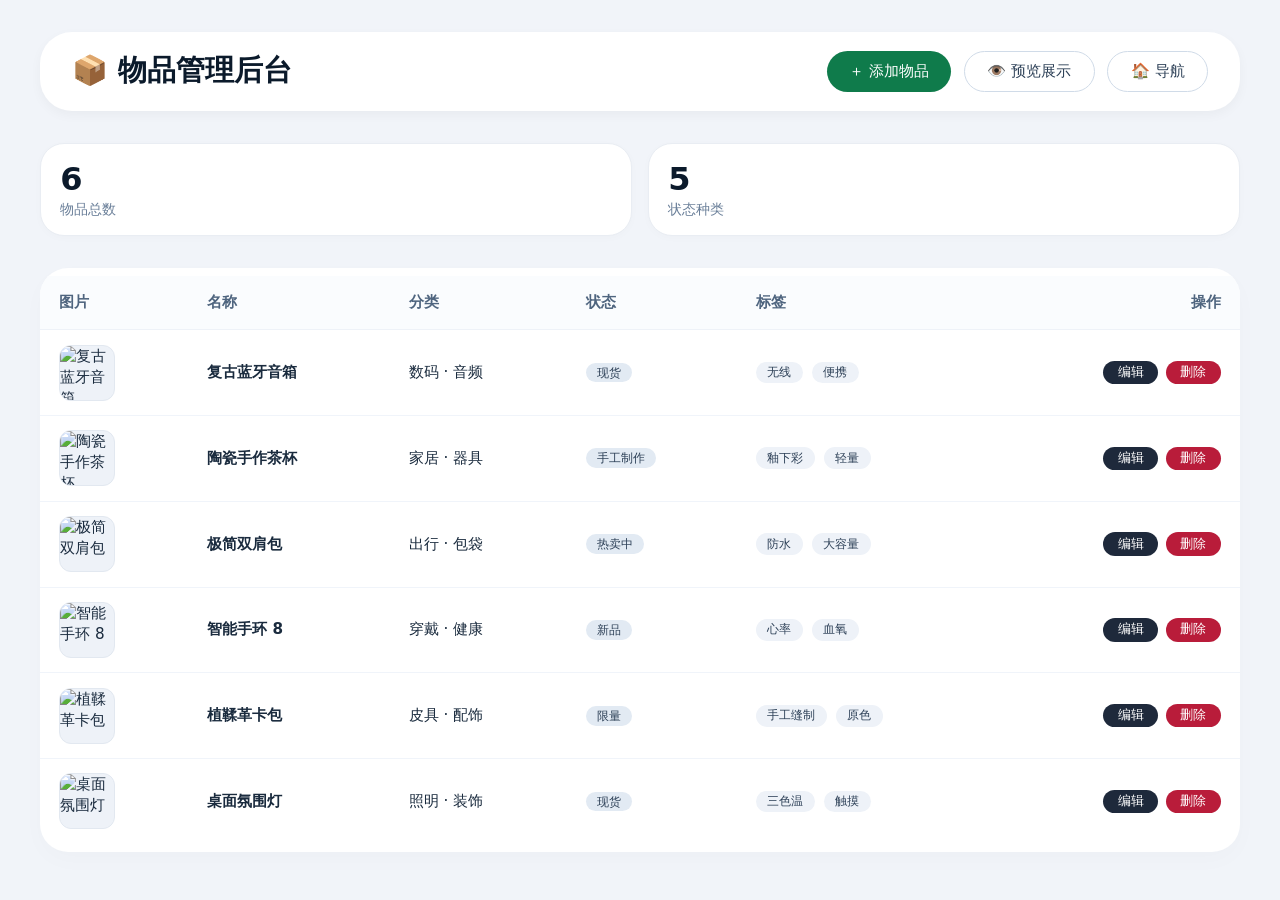
==== admin.html @ ef4587fe "Add files via upload" ====
<!DOCTYPE html>
<html lang="zh-CN">
<head>
    <meta charset="UTF-8">
    <meta name="viewport" content="width=device-width, initial-scale=1.0">
    <title>物品管理后台</title>
    <style>
        * {
            margin: 0;
            padding: 0;
            box-sizing: border-box;
            font-family: system-ui, -apple-system, 'Segoe UI', Roboto, 'Helvetica Neue', sans-serif;
        }

        body {
            background: #f1f4f9;
            min-height: 100vh;
            padding: 2rem 1.5rem;
        }

        .app-admin {
            max-width: 1200px;
            margin: 0 auto;
        }

        .admin-header {
            display: flex;
            justify-content: space-between;
            align-items: center;
            flex-wrap: wrap;
            gap: 1rem;
            background: white;
            padding: 1.2rem 2rem;
            border-radius: 32px;
            box-shadow: 0 4px 12px rgba(0,0,0,0.04);
            margin-bottom: 2rem;
        }

        .admin-header h1 {
            font-size: 1.8rem;
            font-weight: 600;
            color: #0b1a2b;
        }

        .admin-header .actions {
            display: flex;
            gap: 0.8rem;
            flex-wrap: wrap;
        }

        .btn {
            padding: 0.55rem 1.4rem;
            border: none;
            border-radius: 40px;
            font-weight: 500;
            font-size: 0.95rem;
            cursor: pointer;
            transition: background 0.2s, transform 0.1s;
            display: inline-flex;
            align-items: center;
            gap: 0.4rem;
            text-decoration: none;
        }

        .btn:active { transform: scale(0.96); }

        .btn-primary {
            background: #1e293b;
            color: white;
        }
        .btn-primary:hover { background: #2d3b52; }

        .btn-success {
            background: #0f7b4b;
            color: white;
        }
        .btn-success:hover { background: #0e6a3f; }

        .btn-danger {
            background: #b91c3a;
            color: white;
        }
        .btn-danger:hover { background: #a01832; }

        .btn-outline {
            background: transparent;
            color: #2d4057;
            border: 1.5px solid #d0dbe8;
        }
        .btn-outline:hover { background: #eef2f6; }

        .stats {
            display: grid;
            grid-template-columns: repeat(auto-fit, minmax(140px, 1fr));
            gap: 1rem;
            margin-bottom: 2rem;
        }

        .stat-card {
            background: white;
            padding: 1rem 1.2rem;
            border-radius: 24px;
            box-shadow: 0 2px 8px rgba(0,0,0,0.02);
            border: 1px solid #e9edf3;
        }
        .stat-card .num {
            font-size: 2rem;
            font-weight: 650;
            color: #0b1a2b;
        }
        .stat-card .label {
            font-size: 0.85rem;
            color: #6a7f99;
            margin-top: 0.2rem;
        }

        .table-wrap {
            background: white;
            border-radius: 28px;
            box-shadow: 0 8px 24px rgba(0,0,0,0.02);
            overflow-x: auto;
            padding: 0.5rem 0;
        }

        table {
            width: 100%;
            border-collapse: collapse;
            font-size: 0.95rem;
            min-width: 620px;
        }

        th {
            text-align: left;
            padding: 1rem 1.2rem;
            color: #4f657f;
            font-weight: 600;
            border-bottom: 1px solid #eef2f8;
            background: #fafcfe;
        }

        td {
            padding: 0.9rem 1.2rem;
            border-bottom: 1px solid #f0f4fa;
            vertical-align: middle;
            color: #1a2b3e;
        }

        tr:last-child td { border-bottom: none; }

        .item-image {
            width: 56px;
            height: 56px;
            border-radius: 12px;
            object-fit: cover;
            background: #eef2f8;
            display: block;
            border: 1px solid #e2e8f0;
        }

        .item-image-placeholder {
            width: 56px;
            height: 56px;
            border-radius: 12px;
            background: #eef2f8;
            display: flex;
            align-items: center;
            justify-content: center;
            font-size: 1.8rem;
            color: #a0b3c9;
            border: 1px dashed #d0dbe8;
        }

        .tag-group {
            display: flex;
            flex-wrap: wrap;
            gap: 0.3rem 0.6rem;
        }
        .tag {
            background: #eef2f8;
            padding: 0.15rem 0.7rem;
            border-radius: 40px;
            font-size: 0.78rem;
            color: #2d4057;
        }

        .actions-cell {
            display: flex;
            gap: 0.5rem;
            flex-wrap: wrap;
        }
        .actions-cell .btn-sm {
            padding: 0.2rem 0.9rem;
            font-size: 0.8rem;
            border-radius: 40px;
        }

        .modal-overlay {
            position: fixed;
            inset: 0;
            background: rgba(10, 18, 30, 0.5);
            backdrop-filter: blur(4px);
            -webkit-backdrop-filter: blur(4px);
            display: flex;
            align-items: center;
            justify-content: center;
            z-index: 2000;
            padding: 1.5rem;
            opacity: 0;
            visibility: hidden;
            transition: opacity 0.25s, visibility 0.25s;
        }

        .modal-overlay.active {
            opacity: 1;
            visibility: visible;
        }

        .modal-box {
            background: white;
            border-radius: 36px;
            max-width: 540px;
            width: 100%;
            padding: 2rem 2rem 2.2rem;
            box-shadow: 0 40px 70px rgba(0,0,0,0.25);
            transform: scale(0.94) translateY(10px);
            transition: transform 0.3s cubic-bezier(0.18, 0.89, 0.32, 1.2), opacity 0.25s;
            opacity: 0;
            max-height: 95vh;
            overflow-y: auto;
            position: relative;
        }

        .modal-overlay.active .modal-box {
            transform: scale(1) translateY(0);
            opacity: 1;
        }

        .modal-box h2 {
            font-size: 1.6rem;
            font-weight: 600;
            color: #0b1a2b;
            margin-bottom: 1.5rem;
        }

        .form-group {
            margin-bottom: 1.2rem;
        }

        .form-group label {
            display: block;
            font-weight: 500;
            color: #2d4057;
            margin-bottom: 0.3rem;
            font-size: 0.9rem;
        }

        .form-group input,
        .form-group textarea,
        .form-group select {
            width: 100%;
            padding: 0.6rem 1rem;
            border: 1.5px solid #e2e8f0;
            border-radius: 20px;
            font-size: 0.95rem;
            background: #fafcfe;
            transition: border 0.2s;
            outline: none;
        }

        .form-group input:focus,
        .form-group textarea:focus,
        .form-group select:focus {
            border-color: #2d4057;
            background: white;
        }

        .form-group textarea {
            resize: vertical;
            min-height: 80px;
        }

        .form-row {
            display: grid;
            grid-template-columns: 1fr 1fr;
            gap: 0.8rem;
        }

        .image-upload-area {
            display: flex;
            gap: 1.2rem;
            align-items: center;
            flex-wrap: wrap;
            background: #fafcfe;
            padding: 1rem;
            border-radius: 20px;
            border: 1.5px dashed #d0dbe8;
            transition: border-color 0.2s;
        }

        .image-upload-area:hover {
            border-color: #2d4057;
        }

        .image-preview {
            width: 80px;
            height: 80px;
            border-radius: 16px;
            object-fit: cover;
            background: #eef2f8;
            border: 1px solid #e2e8f0;
            flex-shrink: 0;
        }

        .image-preview-placeholder {
            width: 80px;
            height: 80px;
            border-radius: 16px;
            background: #eef2f8;
            display: flex;
            align-items: center;
            justify-content: center;
            font-size: 2rem;
            color: #a0b3c9;
            border: 1px solid #e2e8f0;
            flex-shrink: 0;
        }

        .upload-controls {
            flex: 1;
            display: flex;
            flex-direction: column;
            gap: 0.5rem;
        }

        .upload-controls .hint {
            font-size: 0.8rem;
            color: #74869e;
        }

        .upload-controls .btn-file {
            display: inline-block;
            padding: 0.4rem 1.2rem;
            background: #eef2f8;
            border-radius: 40px;
            cursor: pointer;
            font-size: 0.9rem;
            color: #2d4057;
            transition: background 0.2s;
            border: none;
            font-weight: 500;
            width: fit-content;
        }

        .upload-controls .btn-file:hover {
            background: #e2eaf3;
        }

        .upload-controls .btn-file input[type="file"] {
            display: none;
        }

        .modal-actions {
            display: flex;
            justify-content: flex-end;
            gap: 0.8rem;
            margin-top: 1.8rem;
            border-top: 1px solid #edf2f8;
            padding-top: 1.8rem;
        }

        .modal-close-x {
            position: absolute;
            right: 1.2rem;
            top: 1.2rem;
            background: #f1f5f9;
            border: none;
            width: 36px;
            height: 36px;
            border-radius: 40px;
            font-size: 1.3rem;
            cursor: pointer;
            color: #2f4057;
            transition: background 0.2s;
            display: flex;
            align-items: center;
            justify-content: center;
        }
        .modal-close-x:hover { background: #e2eaf3; }

        .empty-state {
            text-align: center;
            padding: 3rem 1rem;
            color: #74869e;
        }
        .empty-state .big-emoji { font-size: 3.5rem; }

        @media (max-width: 600px) {
            .form-row { grid-template-columns: 1fr; }
            .admin-header { flex-direction: column; align-items: stretch; }
            .admin-header .actions { justify-content: stretch; }
            .admin-header .actions .btn { flex: 1; justify-content: center; }
            .image-upload-area { flex-direction: column; align-items: stretch; }
        }
    </style>
</head>
<body>
<div class="app-admin">
    <header class="admin-header">
        <h1>📦 物品管理后台</h1>
        <div class="actions">
            <button class="btn btn-success" id="addBtn">＋ 添加物品</button>
            <a href="index.html" class="btn btn-outline" target="_blank">👁️ 预览展示</a>
            <a href="ommi.html" class="btn btn-outline">🏠 导航</a>
        </div>
    </header>

    <div class="stats">
        <div class="stat-card"><div class="num" id="totalCount">0</div><div class="label">物品总数</div></div>
        <div class="stat-card"><div class="num" id="statusCount">0</div><div class="label">状态种类</div></div>
    </div>

    <div class="table-wrap">
        <table>
            <thead>
                <tr>
                    <th>图片</th>
                    <th>名称</th>
                    <th>分类</th>
                    <th>状态</th>
                    <th>标签</th>
                    <th style="text-align:right;">操作</th>
                </tr>
            </thead>
            <tbody id="itemTableBody"></tbody>
        </table>
    </div>
</div>

<div class="modal-overlay" id="formModal">
    <div class="modal-box">
        <button class="modal-close-x" id="formCloseBtn">✕</button>
        <h2 id="formTitle">添加物品</h2>

        <form id="itemForm" autocomplete="off">
            <input type="hidden" id="editId" value="">

            <div class="form-group">
                <label>物品名称 *</label>
                <input type="text" id="fName" placeholder="例如：复古蓝牙音箱" required>
            </div>

            <div class="form-group">
                <label>物品图片 *</label>
                <div class="image-upload-area">
                    <div id="imagePreviewContainer">
                        <img id="imagePreview" class="image-preview" style="display:none;" alt="预览">
                        <div id="imagePlaceholder" class="image-preview-placeholder">🖼️</div>
                    </div>
                    <div class="upload-controls">
                        <label class="btn-file">
                            <span id="fileBtnText">选择图片</span>
                            <input type="file" id="fImage" accept="image/*">
                        </label>
                        <span class="hint">支持 JPG, PNG, GIF, WebP (最大2MB)</span>
                        <button type="button" class="btn btn-outline" id="clearImageBtn" style="padding:0.2rem 1rem;font-size:0.8rem;">移除图片</button>
                    </div>
                </div>
                <input type="hidden" id="fImageData" value="">
            </div>

            <div class="form-row">
                <div class="form-group">
                    <label>分类 *</label>
                    <input type="text" id="fCategory" placeholder="数码 · 音频" required>
                </div>
                <div class="form-group">
                    <label>状态 *</label>
                    <input type="text" id="fStatus" placeholder="现货 / 新品" required>
                </div>
            </div>

            <div class="form-group">
                <label>标签 (逗号分隔)</label>
                <input type="text" id="fTags" placeholder="无线, 便携, 蓝牙">
            </div>

            <div class="form-group">
                <label>详细描述 *</label>
                <textarea id="fDescription" placeholder="物品的详细介绍……" required></textarea>
            </div>

            <div class="form-group" style="margin-bottom:0;">
                <label>背景色 (十六进制)</label>
                <input type="text" id="fBgColor" placeholder="#f3efe6" value="#f0f4fa">
            </div>

            <div class="modal-actions">
                <button type="button" class="btn btn-outline" id="formCancelBtn">取消</button>
                <button type="submit" class="btn btn-primary" id="formSubmitBtn">保存物品</button>
            </div>
        </form>
    </div>
</div>

<script>
    (function() {
        const STORAGE_KEY = 'itemDisplayData';
        let items = [];

        const defaultItems = [
            { id: 1, name: '复古蓝牙音箱', image: 'data:image/svg+xml,%3Csvg xmlns="http://www.w3.org/2000/svg" width="200" height="200" viewBox="0 0 200 200"%3E%3Crect width="200" height="200" fill="%23f3efe6"/%3E%3Ctext x="50%25" y="55%25" font-size="80" text-anchor="middle" dy=".3em"%3E📻%3C/text%3E%3C/svg%3E', category: '数码 · 音频', status: '现货', tags: '无线, 便携', description: '经典木质外壳，支持蓝牙5.3和AUX输入。续航长达12小时，低音饱满，适合室内外聚会。', bgColor: '#f3efe6' },
            { id: 2, name: '陶瓷手作茶杯', image: 'data:image/svg+xml,%3Csvg xmlns="http://www.w3.org/2000/svg" width="200" height="200" viewBox="0 0 200 200"%3E%3Crect width="200" height="200" fill="%23f4f0ea"/%3E%3Ctext x="50%25" y="55%25" font-size="80" text-anchor="middle" dy=".3em"%3E🍵%3C/text%3E%3C/svg%3E', category: '家居 · 器具', status: '手工制作', tags: '釉下彩, 轻量', description: '匠人手工拉坯，高温烧制。釉面温润，容量约280ml。', bgColor: '#f4f0ea' },
            { id: 3, name: '极简双肩包', image: 'data:image/svg+xml,%3Csvg xmlns="http://www.w3.org/2000/svg" width="200" height="200" viewBox="0 0 200 200"%3E%3Crect width="200" height="200" fill="%23e8edf2"/%3E%3Ctext x="50%25" y="55%25" font-size="80" text-anchor="middle" dy=".3em"%3E🎒%3C/text%3E%3C/svg%3E', category: '出行 · 包袋', status: '热卖中', tags: '防水, 大容量', description: '16L 防泼水尼龙面料，内置笔记本隔层（最大15寸）。', bgColor: '#e8edf2' },
            { id: 4, name: '智能手环 8', image: 'data:image/svg+xml,%3Csvg xmlns="http://www.w3.org/2000/svg" width="200" height="200" viewBox="0 0 200 200"%3E%3Crect width="200" height="200" fill="%23e2e8f0"/%3E%3Ctext x="50%25" y="55%25" font-size="80" text-anchor="middle" dy=".3em"%3E⌚%3C/text%3E%3C/svg%3E', category: '穿戴 · 健康', status: '新品', tags: '心率, 血氧', description: '1.62英寸AMOLED屏幕，支持全天心率、血氧、睡眠监测。', bgColor: '#e2e8f0' },
            { id: 5, name: '植鞣革卡包', image: 'data:image/svg+xml,%3Csvg xmlns="http://www.w3.org/2000/svg" width="200" height="200" viewBox="0 0 200 200"%3E%3Crect width="200" height="200" fill="%23efe8df"/%3E%3Ctext x="50%25" y="55%25" font-size="80" text-anchor="middle" dy=".3em"%3E👛%3C/text%3E%3C/svg%3E', category: '皮具 · 配饰', status: '限量', tags: '手工缝制, 原色', description: '意大利进口植鞣牛皮，手工裁切缝制。可容纳6张卡。', bgColor: '#efe8df' },
            { id: 6, name: '桌面氛围灯', image: 'data:image/svg+xml,%3Csvg xmlns="http://www.w3.org/2000/svg" width="200" height="200" viewBox="0 0 200 200"%3E%3Crect width="200" height="200" fill="%23eef0f5"/%3E%3Ctext x="50%25" y="55%25" font-size="80" text-anchor="middle" dy=".3em"%3E💡%3C/text%3E%3C/svg%3E', category: '照明 · 装饰', status: '现货', tags: '三色温, 触摸', description: '柔光玻璃灯罩，触摸调光（三档色温）。', bgColor: '#eef0f5' }
        ];

        function loadData() {
            const stored = localStorage.getItem(STORAGE_KEY);
            if (stored) {
                try {
                    const parsed = JSON.parse(stored);
                    if (Array.isArray(parsed) && parsed.length) {
                        items = parsed;
                        return;
                    }
                } catch (e) { /* 忽略 */ }
            }
            items = JSON.parse(JSON.stringify(defaultItems));
            saveData();
        }

        function saveData() {
            localStorage.setItem(STORAGE_KEY, JSON.stringify(items));
        }

        function renderTable() {
            const tbody = document.getElementById('itemTableBody');
            if (!items.length) {
                tbody.innerHTML = `<tr><td colspan="6"><div class="empty-state"><div class="big-emoji">📭</div><p>还没有物品，点击 "添加物品" 创建第一个</p></div></td></tr>`;
                document.getElementById('totalCount').textContent = '0';
                document.getElementById('statusCount').textContent = '0';
                return;
            }

            let html = '';
            const statusSet = new Set();
            items.forEach(item => {
                statusSet.add(item.status);
                const tagsArr = item.tags ? item.tags.split(',').map(s => s.trim()).filter(Boolean) : [];
                const tagsHtml = tagsArr.length ? tagsArr.map(t => `<span class="tag">${t}</span>`).join('') : '<span style="color:#a0b3c9;">—</span>';

                let imageHtml = '';
                if (item.image && item.image.startsWith('data:image')) {
                    imageHtml = `<img src="${item.image}" class="item-image" alt="${item.name}">`;
                } else {
                    imageHtml = `<div class="item-image-placeholder">🖼️</div>`;
                }

                html += `
                    <tr>
                        <td>${imageHtml}</td>
                        <td><strong>${item.name}</strong></td>
                        <td>${item.category || '未分类'}</td>
                        <td><span class="tag" style="background:#e2eaf3;">${item.status || '未知'}</span></td>
                        <td><div class="tag-group">${tagsHtml}</div></td>
                        <td style="text-align:right;">
                            <div class="actions-cell" style="justify-content:flex-end;">
                                <button class="btn btn-primary btn-sm edit-btn" data-id="${item.id}">编辑</button>
                                <button class="btn btn-danger btn-sm delete-btn" data-id="${item.id}">删除</button>
                            </div>
                        </td>
                    </tr>
                `;
            });

            tbody.innerHTML = html;
            document.getElementById('totalCount').textContent = items.length;
            document.getElementById('statusCount').textContent = statusSet.size;

            document.querySelectorAll('.edit-btn').forEach(btn => {
                btn.addEventListener('click', () => {
                    const id = parseInt(btn.dataset.id);
                    openEditForm(id);
                });
            });

            document.querySelectorAll('.delete-btn').forEach(btn => {
                btn.addEventListener('click', () => {
                    const id = parseInt(btn.dataset.id);
                    if (confirm('确定要删除这个物品吗？')) {
                        deleteItem(id);
                    }
                });
            });
        }

        function deleteItem(id) {
            items = items.filter(item => item.id !== id);
            saveData();
            renderTable();
        }

        function getNextId() {
            if (!items.length) return 1;
            return Math.max(...items.map(i => i.id)) + 1;
        }

        function handleImageUpload(file) {
            return new Promise((resolve) => {
                if (!file) {
                    resolve(null);
                    return;
                }
                const reader = new FileReader();
                reader.onload = function(e) {
                    resolve(e.target.result);
                };
                reader.readAsDataURL(file);
            });
        }

        function updateImagePreview(imageData) {
            const preview = document.getElementById('imagePreview');
            const placeholder = document.getElementById('imagePlaceholder');
            const hiddenInput = document.getElementById('fImageData');
            
            if (imageData && imageData.startsWith('data:image')) {
                preview.src = imageData;
                preview.style.display = 'block';
                placeholder.style.display = 'none';
                hiddenInput.value = imageData;
                document.getElementById('fileBtnText').textContent = '更换图片';
            } else {
                preview.style.display = 'none';
                placeholder.style.display = 'flex';
                hiddenInput.value = '';
                document.getElementById('fileBtnText').textContent = '选择图片';
            }
        }

        function openEditForm(id) {
            const isEdit = !!id;
            document.getElementById('editId').value = isEdit ? id : '';

            if (isEdit) {
                const item = items.find(i => i.id === id);
                if (!item) return;
                document.getElementById('formTitle').textContent = '编辑物品';
                document.getElementById('fName').value = item.name || '';
                document.getElementById('fCategory').value = item.category || '';
                document.getElementById('fStatus').value = item.status || '';
                document.getElementById('fTags').value = item.tags || '';
                document.getElementById('fDescription').value = item.description || '';
                document.getElementById('fBgColor').value = item.bgColor || '#f0f4fa';
                document.getElementById('formSubmitBtn').textContent = '更新物品';
                if (item.image && item.image.startsWith('data:image')) {
                    updateImagePreview(item.image);
                } else {
                    updateImagePreview(null);
                }
            } else {
                document.getElementById('formTitle').textContent = '添加物品';
                document.getElementById('itemForm').reset();
                document.getElementById('fBgColor').value = '#f0f4fa';
                document.getElementById('editId').value = '';
                document.getElementById('formSubmitBtn').textContent = '保存物品';
                updateImagePreview(null);
            }

            document.getElementById('formModal').classList.add('active');
            document.body.style.overflow = 'hidden';
        }

        function closeFormModal() {
            document.getElementById('formModal').classList.remove('active');
            document.body.style.overflow = '';
        }

        async function handleFormSubmit(e) {
            e.preventDefault();

            const editId = document.getElementById('editId').value;
            const name = document.getElementById('fName').value.trim();
            const category = document.getElementById('fCategory').value.trim();
            const status = document.getElementById('fStatus').value.trim();
            const tags = document.getElementById('fTags').value.trim();
            const description = document.getElementById('fDescription').value.trim();
            const bgColor = document.getElementById('fBgColor').value.trim() || '#f0f4fa';
            const imageData = document.getElementById('fImageData').value;

            if (!name || !category || !status || !description) {
                alert('请填写所有带 * 的必填字段。');
                return;
            }

            if (!imageData && !editId) {
                alert('请上传物品图片。');
                return;
            }

            const newItem = {
                name,
                image: imageData || '',
                category,
                status,
                tags,
                description,
                bgColor
            };

            if (editId) {
                const id = parseInt(editId);
                const index = items.findIndex(i => i.id === id);
                if (index === -1) return;
                items[index] = { ...items[index], ...newItem };
            } else {
                newItem.id = getNextId();
                items.push(newItem);
            }

            saveData();
            renderTable();
            closeFormModal();
        }

        loadData();
        renderTable();

        document.getElementById('addBtn').addEventListener('click', () => openEditForm(null));
        document.getElementById('itemForm').addEventListener('submit', handleFormSubmit);
        document.getElementById('formCloseBtn').addEventListener('click', closeFormModal);
        document.getElementById('formCancelBtn').addEventListener('click', closeFormModal);
        document.getElementById('formModal').addEventListener('click', (e) => {
            if (e.target === e.currentTarget) closeFormModal();
        });

        document.getElementById('fImage').addEventListener('change', async function(e) {
            const file = this.files[0];
            if (file) {
                if (file.size > 2 * 1024 * 1024) {
                    alert('图片大小不能超过2MB，请压缩后上传。');
                    this.value = '';
                    return;
                }
                const validTypes = ['image/jpeg', 'image/png', 'image/gif', 'image/webp'];
                if (!validTypes.includes(file.type)) {
                    alert('请上传 JPG, PNG, GIF 或 WebP 格式的图片。');
                    this.value = '';
                    return;
                }
                const imageData = await handleImageUpload(file);
                updateImagePreview(imageData);
            }
        });

        document.getElementById('clearImageBtn').addEventListener('click', () => {
            updateImagePreview(null);
            document.getElementById('fImage').value = '';
        });

        console.log('✅ 后台管理已启动');
    })();
</script>
</body>
</html>
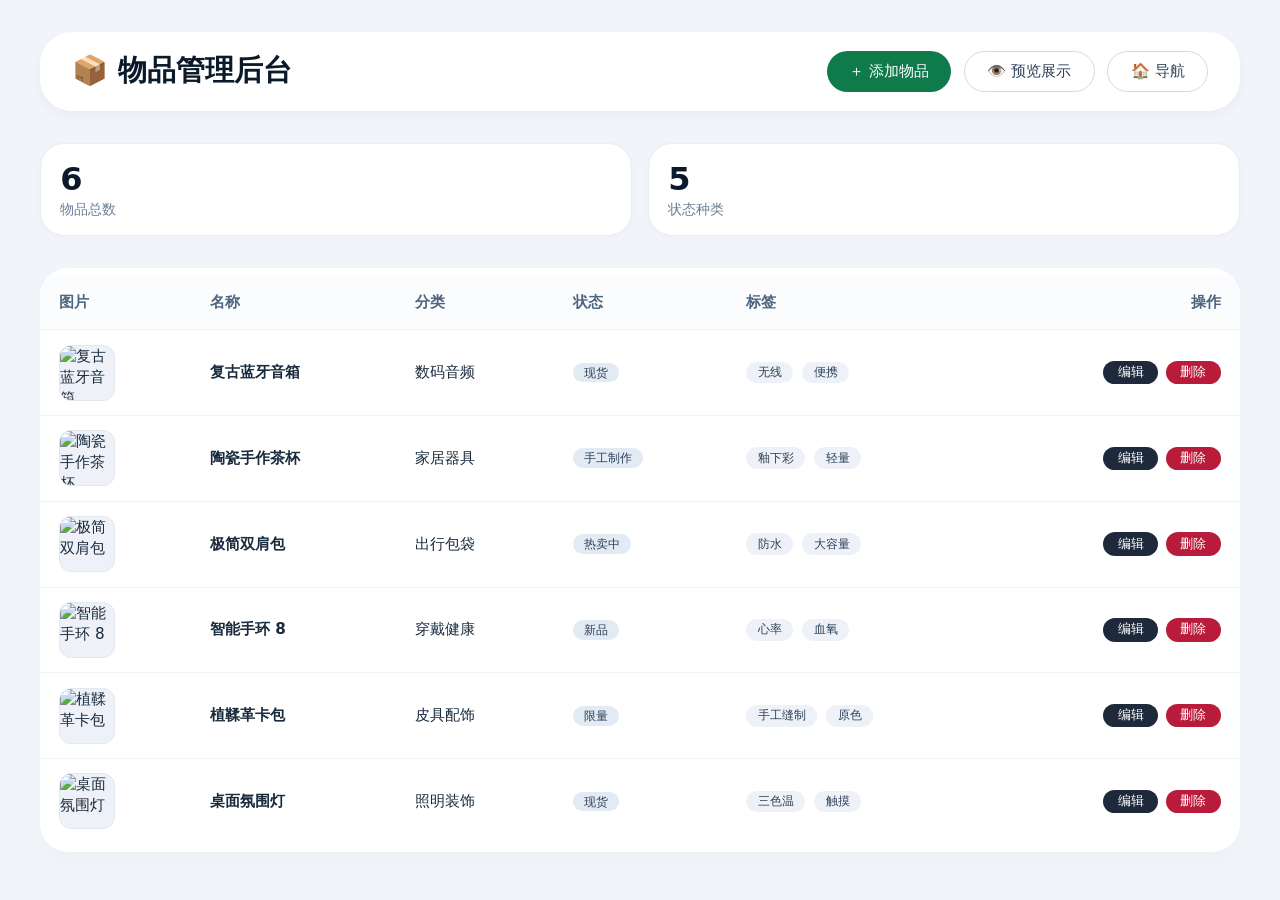
==== commit cdaf2de0: "Update admin.html" ====
--- a/admin.html
+++ b/admin.html
@@ -471,7 +471,7 @@
             <div class="form-row">
                 <div class="form-group">
                     <label>分类 *</label>
-                    <input type="text" id="fCategory" placeholder="数码 · 音频" required>
+                    <input type="text" id="fCategory" placeholder="数码音频" required>
                 </div>
                 <div class="form-group">
                     <label>状态 *</label>
@@ -508,12 +508,12 @@
         let items = [];
 
         const defaultItems = [
-            { id: 1, name: '复古蓝牙音箱', image: 'data:image/svg+xml,%3Csvg xmlns="http://www.w3.org/2000/svg" width="200" height="200" viewBox="0 0 200 200"%3E%3Crect width="200" height="200" fill="%23f3efe6"/%3E%3Ctext x="50%25" y="55%25" font-size="80" text-anchor="middle" dy=".3em"%3E📻%3C/text%3E%3C/svg%3E', category: '数码 · 音频', status: '现货', tags: '无线, 便携', description: '经典木质外壳，支持蓝牙5.3和AUX输入。续航长达12小时，低音饱满，适合室内外聚会。', bgColor: '#f3efe6' },
-            { id: 2, name: '陶瓷手作茶杯', image: 'data:image/svg+xml,%3Csvg xmlns="http://www.w3.org/2000/svg" width="200" height="200" viewBox="0 0 200 200"%3E%3Crect width="200" height="200" fill="%23f4f0ea"/%3E%3Ctext x="50%25" y="55%25" font-size="80" text-anchor="middle" dy=".3em"%3E🍵%3C/text%3E%3C/svg%3E', category: '家居 · 器具', status: '手工制作', tags: '釉下彩, 轻量', description: '匠人手工拉坯，高温烧制。釉面温润，容量约280ml。', bgColor: '#f4f0ea' },
-            { id: 3, name: '极简双肩包', image: 'data:image/svg+xml,%3Csvg xmlns="http://www.w3.org/2000/svg" width="200" height="200" viewBox="0 0 200 200"%3E%3Crect width="200" height="200" fill="%23e8edf2"/%3E%3Ctext x="50%25" y="55%25" font-size="80" text-anchor="middle" dy=".3em"%3E🎒%3C/text%3E%3C/svg%3E', category: '出行 · 包袋', status: '热卖中', tags: '防水, 大容量', description: '16L 防泼水尼龙面料，内置笔记本隔层（最大15寸）。', bgColor: '#e8edf2' },
-            { id: 4, name: '智能手环 8', image: 'data:image/svg+xml,%3Csvg xmlns="http://www.w3.org/2000/svg" width="200" height="200" viewBox="0 0 200 200"%3E%3Crect width="200" height="200" fill="%23e2e8f0"/%3E%3Ctext x="50%25" y="55%25" font-size="80" text-anchor="middle" dy=".3em"%3E⌚%3C/text%3E%3C/svg%3E', category: '穿戴 · 健康', status: '新品', tags: '心率, 血氧', description: '1.62英寸AMOLED屏幕，支持全天心率、血氧、睡眠监测。', bgColor: '#e2e8f0' },
-            { id: 5, name: '植鞣革卡包', image: 'data:image/svg+xml,%3Csvg xmlns="http://www.w3.org/2000/svg" width="200" height="200" viewBox="0 0 200 200"%3E%3Crect width="200" height="200" fill="%23efe8df"/%3E%3Ctext x="50%25" y="55%25" font-size="80" text-anchor="middle" dy=".3em"%3E👛%3C/text%3E%3C/svg%3E', category: '皮具 · 配饰', status: '限量', tags: '手工缝制, 原色', description: '意大利进口植鞣牛皮，手工裁切缝制。可容纳6张卡。', bgColor: '#efe8df' },
-            { id: 6, name: '桌面氛围灯', image: 'data:image/svg+xml,%3Csvg xmlns="http://www.w3.org/2000/svg" width="200" height="200" viewBox="0 0 200 200"%3E%3Crect width="200" height="200" fill="%23eef0f5"/%3E%3Ctext x="50%25" y="55%25" font-size="80" text-anchor="middle" dy=".3em"%3E💡%3C/text%3E%3C/svg%3E', category: '照明 · 装饰', status: '现货', tags: '三色温, 触摸', description: '柔光玻璃灯罩，触摸调光（三档色温）。', bgColor: '#eef0f5' }
+            { id: 1, name: '复古蓝牙音箱', image: 'data:image/svg+xml,%3Csvg xmlns="http://www.w3.org/2000/svg" width="200" height="200" viewBox="0 0 200 200"%3E%3Crect width="200" height="200" fill="%23f3efe6"/%3E%3Ctext x="50%25" y="55%25" font-size="80" text-anchor="middle" dy=".3em"%3E📻%3C/text%3E%3C/svg%3E', category: '数码音频', status: '现货', tags: '无线, 便携', description: '经典木质外壳，支持蓝牙5.3和AUX输入。续航长达12小时，低音饱满，适合室内外聚会。', bgColor: '#f3efe6' },
+            { id: 2, name: '陶瓷手作茶杯', image: 'data:image/svg+xml,%3Csvg xmlns="http://www.w3.org/2000/svg" width="200" height="200" viewBox="0 0 200 200"%3E%3Crect width="200" height="200" fill="%23f4f0ea"/%3E%3Ctext x="50%25" y="55%25" font-size="80" text-anchor="middle" dy=".3em"%3E🍵%3C/text%3E%3C/svg%3E', category: '家居器具', status: '手工制作', tags: '釉下彩, 轻量', description: '匠人手工拉坯，高温烧制。釉面温润，容量约280ml。', bgColor: '#f4f0ea' },
+            { id: 3, name: '极简双肩包', image: 'data:image/svg+xml,%3Csvg xmlns="http://www.w3.org/2000/svg" width="200" height="200" viewBox="0 0 200 200"%3E%3Crect width="200" height="200" fill="%23e8edf2"/%3E%3Ctext x="50%25" y="55%25" font-size="80" text-anchor="middle" dy=".3em"%3E🎒%3C/text%3E%3C/svg%3E', category: '出行包袋', status: '热卖中', tags: '防水, 大容量', description: '16L 防泼水尼龙面料，内置笔记本隔层（最大15寸）。', bgColor: '#e8edf2' },
+            { id: 4, name: '智能手环 8', image: 'data:image/svg+xml,%3Csvg xmlns="http://www.w3.org/2000/svg" width="200" height="200" viewBox="0 0 200 200"%3E%3Crect width="200" height="200" fill="%23e2e8f0"/%3E%3Ctext x="50%25" y="55%25" font-size="80" text-anchor="middle" dy=".3em"%3E⌚%3C/text%3E%3C/svg%3E', category: '穿戴健康', status: '新品', tags: '心率, 血氧', description: '1.62英寸AMOLED屏幕，支持全天心率、血氧、睡眠监测。', bgColor: '#e2e8f0' },
+            { id: 5, name: '植鞣革卡包', image: 'data:image/svg+xml,%3Csvg xmlns="http://www.w3.org/2000/svg" width="200" height="200" viewBox="0 0 200 200"%3E%3Crect width="200" height="200" fill="%23efe8df"/%3E%3Ctext x="50%25" y="55%25" font-size="80" text-anchor="middle" dy=".3em"%3E👛%3C/text%3E%3C/svg%3E', category: '皮具配饰', status: '限量', tags: '手工缝制, 原色', description: '意大利进口植鞣牛皮，手工裁切缝制。可容纳6张卡。', bgColor: '#efe8df' },
+            { id: 6, name: '桌面氛围灯', image: 'data:image/svg+xml,%3Csvg xmlns="http://www.w3.org/2000/svg" width="200" height="200" viewBox="0 0 200 200"%3E%3Crect width="200" height="200" fill="%23eef0f5"/%3E%3Ctext x="50%25" y="55%25" font-size="80" text-anchor="middle" dy=".3em"%3E💡%3C/text%3E%3C/svg%3E', category: '照明装饰', status: '现货', tags: '三色温, 触摸', description: '柔光玻璃灯罩，触摸调光（三档色温）。', bgColor: '#eef0f5' }
         ];
 
         function loadData() {
@@ -538,7 +538,7 @@
         function renderTable() {
             const tbody = document.getElementById('itemTableBody');
             if (!items.length) {
-                tbody.innerHTML = `<tr><td colspan="6"><div class="empty-state"><div class="big-emoji">📭</div><p>还没有物品，点击 "添加物品" 创建第一个</p></div></td></tr>`;
+                tbody.innerHTML = '<tr><td colspan="6"><div class="empty-state"><div class="big-emoji">📭</div><p>还没有物品，点击 "添加物品" 创建第一个</p></div></td></tr>';
                 document.getElementById('totalCount').textContent = '0';
                 document.getElementById('statusCount').textContent = '0';
                 return;
@@ -546,49 +546,47 @@
 
             let html = '';
             const statusSet = new Set();
-            items.forEach(item => {
+            items.forEach(function(item) {
                 statusSet.add(item.status);
-                const tagsArr = item.tags ? item.tags.split(',').map(s => s.trim()).filter(Boolean) : [];
-                const tagsHtml = tagsArr.length ? tagsArr.map(t => `<span class="tag">${t}</span>`).join('') : '<span style="color:#a0b3c9;">—</span>';
-
-                let imageHtml = '';
+                var tagsArr = item.tags ? item.tags.split(',').map(function(s) { return s.trim(); }).filter(Boolean) : [];
+                var tagsHtml = tagsArr.length ? tagsArr.map(function(t) { return '<span class="tag">' + t + '</span>'; }).join('') : '<span style="color:#a0b3c9;">—</span>';
+
+                var imageHtml = '';
                 if (item.image && item.image.startsWith('data:image')) {
-                    imageHtml = `<img src="${item.image}" class="item-image" alt="${item.name}">`;
+                    imageHtml = '<img src="' + item.image + '" class="item-image" alt="' + item.name + '">';
                 } else {
-                    imageHtml = `<div class="item-image-placeholder">🖼️</div>`;
+                    imageHtml = '<div class="item-image-placeholder">🖼️</div>';
                 }
 
-                html += `
-                    <tr>
-                        <td>${imageHtml}</td>
-                        <td><strong>${item.name}</strong></td>
-                        <td>${item.category || '未分类'}</td>
-                        <td><span class="tag" style="background:#e2eaf3;">${item.status || '未知'}</span></td>
-                        <td><div class="tag-group">${tagsHtml}</div></td>
-                        <td style="text-align:right;">
-                            <div class="actions-cell" style="justify-content:flex-end;">
-                                <button class="btn btn-primary btn-sm edit-btn" data-id="${item.id}">编辑</button>
-                                <button class="btn btn-danger btn-sm delete-btn" data-id="${item.id}">删除</button>
-                            </div>
-                        </td>
-                    </tr>
-                `;
+                html += '<tr>' +
+                    '<td>' + imageHtml + '</td>' +
+                    '<td><strong>' + item.name + '</strong></td>' +
+                    '<td>' + (item.category || '未分类') + '</td>' +
+                    '<td><span class="tag" style="background:#e2eaf3;">' + (item.status || '未知') + '</span></td>' +
+                    '<td><div class="tag-group">' + tagsHtml + '</div></td>' +
+                    '<td style="text-align:right;">' +
+                        '<div class="actions-cell" style="justify-content:flex-end;">' +
+                            '<button class="btn btn-primary btn-sm edit-btn" data-id="' + item.id + '">编辑</button>' +
+                            '<button class="btn btn-danger btn-sm delete-btn" data-id="' + item.id + '">删除</button>' +
+                        '</div>' +
+                    '</td>' +
+                '</tr>';
             });
 
             tbody.innerHTML = html;
             document.getElementById('totalCount').textContent = items.length;
             document.getElementById('statusCount').textContent = statusSet.size;
 
-            document.querySelectorAll('.edit-btn').forEach(btn => {
-                btn.addEventListener('click', () => {
-                    const id = parseInt(btn.dataset.id);
+            document.querySelectorAll('.edit-btn').forEach(function(btn) {
+                btn.addEventListener('click', function() {
+                    var id = parseInt(btn.dataset.id);
                     openEditForm(id);
                 });
             });
 
-            document.querySelectorAll('.delete-btn').forEach(btn => {
-                btn.addEventListener('click', () => {
-                    const id = parseInt(btn.dataset.id);
+            document.querySelectorAll('.delete-btn').forEach(function(btn) {
+                btn.addEventListener('click', function() {
+                    var id = parseInt(btn.dataset.id);
                     if (confirm('确定要删除这个物品吗？')) {
                         deleteItem(id);
                     }
@@ -597,23 +595,23 @@
         }
 
         function deleteItem(id) {
-            items = items.filter(item => item.id !== id);
+            items = items.filter(function(item) { return item.id !== id; });
             saveData();
             renderTable();
         }
 
         function getNextId() {
             if (!items.length) return 1;
-            return Math.max(...items.map(i => i.id)) + 1;
+            return Math.max.apply(null, items.map(function(i) { return i.id; })) + 1;
         }
 
         function handleImageUpload(file) {
-            return new Promise((resolve) => {
+            return new Promise(function(resolve) {
                 if (!file) {
                     resolve(null);
                     return;
                 }
-                const reader = new FileReader();
+                var reader = new FileReader();
                 reader.onload = function(e) {
                     resolve(e.target.result);
                 };
@@ -622,9 +620,9 @@
         }
 
         function updateImagePreview(imageData) {
-            const preview = document.getElementById('imagePreview');
-            const placeholder = document.getElementById('imagePlaceholder');
-            const hiddenInput = document.getElementById('fImageData');
+            var preview = document.getElementById('imagePreview');
+            var placeholder = document.getElementById('imagePlaceholder');
+            var hiddenInput = document.getElementById('fImageData');
             
             if (imageData && imageData.startsWith('data:image')) {
                 preview.src = imageData;
@@ -641,11 +639,11 @@
         }
 
         function openEditForm(id) {
-            const isEdit = !!id;
+            var isEdit = !!id;
             document.getElementById('editId').value = isEdit ? id : '';
 
             if (isEdit) {
-                const item = items.find(i => i.id === id);
+                var item = items.find(function(i) { return i.id === id; });
                 if (!item) return;
                 document.getElementById('formTitle').textContent = '编辑物品';
                 document.getElementById('fName').value = item.name || '';
@@ -681,14 +679,14 @@
         async function handleFormSubmit(e) {
             e.preventDefault();
 
-            const editId = document.getElementById('editId').value;
-            const name = document.getElementById('fName').value.trim();
-            const category = document.getElementById('fCategory').value.trim();
-            const status = document.getElementById('fStatus').value.trim();
-            const tags = document.getElementById('fTags').value.trim();
-            const description = document.getElementById('fDescription').value.trim();
-            const bgColor = document.getElementById('fBgColor').value.trim() || '#f0f4fa';
-            const imageData = document.getElementById('fImageData').value;
+            var editId = document.getElementById('editId').value;
+            var name = document.getElementById('fName').value.trim();
+            var category = document.getElementById('fCategory').value.trim();
+            var status = document.getElementById('fStatus').value.trim();
+            var tags = document.getElementById('fTags').value.trim();
+            var description = document.getElementById('fDescription').value.trim();
+            var bgColor = document.getElementById('fBgColor').value.trim() || '#f0f4fa';
+            var imageData = document.getElementById('fImageData').value;
 
             if (!name || !category || !status || !description) {
                 alert('请填写所有带 * 的必填字段。');
@@ -700,21 +698,21 @@
                 return;
             }
 
-            const newItem = {
-                name,
+            var newItem = {
+                name: name,
                 image: imageData || '',
-                category,
-                status,
-                tags,
-                description,
-                bgColor
+                category: category,
+                status: status,
+                tags: tags,
+                description: description,
+                bgColor: bgColor
             };
 
             if (editId) {
-                const id = parseInt(editId);
-                const index = items.findIndex(i => i.id === id);
+                var id = parseInt(editId);
+                var index = items.findIndex(function(i) { return i.id === id; });
                 if (index === -1) return;
-                items[index] = { ...items[index], ...newItem };
+                items[index] = Object.assign({}, items[index], newItem);
             } else {
                 newItem.id = getNextId();
                 items.push(newItem);
@@ -728,40 +726,40 @@
         loadData();
         renderTable();
 
-        document.getElementById('addBtn').addEventListener('click', () => openEditForm(null));
+        document.getElementById('addBtn').addEventListener('click', function() { openEditForm(null); });
         document.getElementById('itemForm').addEventListener('submit', handleFormSubmit);
         document.getElementById('formCloseBtn').addEventListener('click', closeFormModal);
         document.getElementById('formCancelBtn').addEventListener('click', closeFormModal);
-        document.getElementById('formModal').addEventListener('click', (e) => {
+        document.getElementById('formModal').addEventListener('click', function(e) {
             if (e.target === e.currentTarget) closeFormModal();
         });
 
         document.getElementById('fImage').addEventListener('change', async function(e) {
-            const file = this.files[0];
+            var file = this.files[0];
             if (file) {
                 if (file.size > 2 * 1024 * 1024) {
                     alert('图片大小不能超过2MB，请压缩后上传。');
                     this.value = '';
                     return;
                 }
-                const validTypes = ['image/jpeg', 'image/png', 'image/gif', 'image/webp'];
-                if (!validTypes.includes(file.type)) {
+                var validTypes = ['image/jpeg', 'image/png', 'image/gif', 'image/webp'];
+                if (validTypes.indexOf(file.type) === -1) {
                     alert('请上传 JPG, PNG, GIF 或 WebP 格式的图片。');
                     this.value = '';
                     return;
                 }
-                const imageData = await handleImageUpload(file);
+                var imageData = await handleImageUpload(file);
                 updateImagePreview(imageData);
             }
         });
 
-        document.getElementById('clearImageBtn').addEventListener('click', () => {
+        document.getElementById('clearImageBtn').addEventListener('click', function() {
             updateImagePreview(null);
             document.getElementById('fImage').value = '';
         });
 
-        console.log('✅ 后台管理已启动');
+        console.log('后台管理已启动');
     })();
 </script>
 </body>
-</html>+</html>
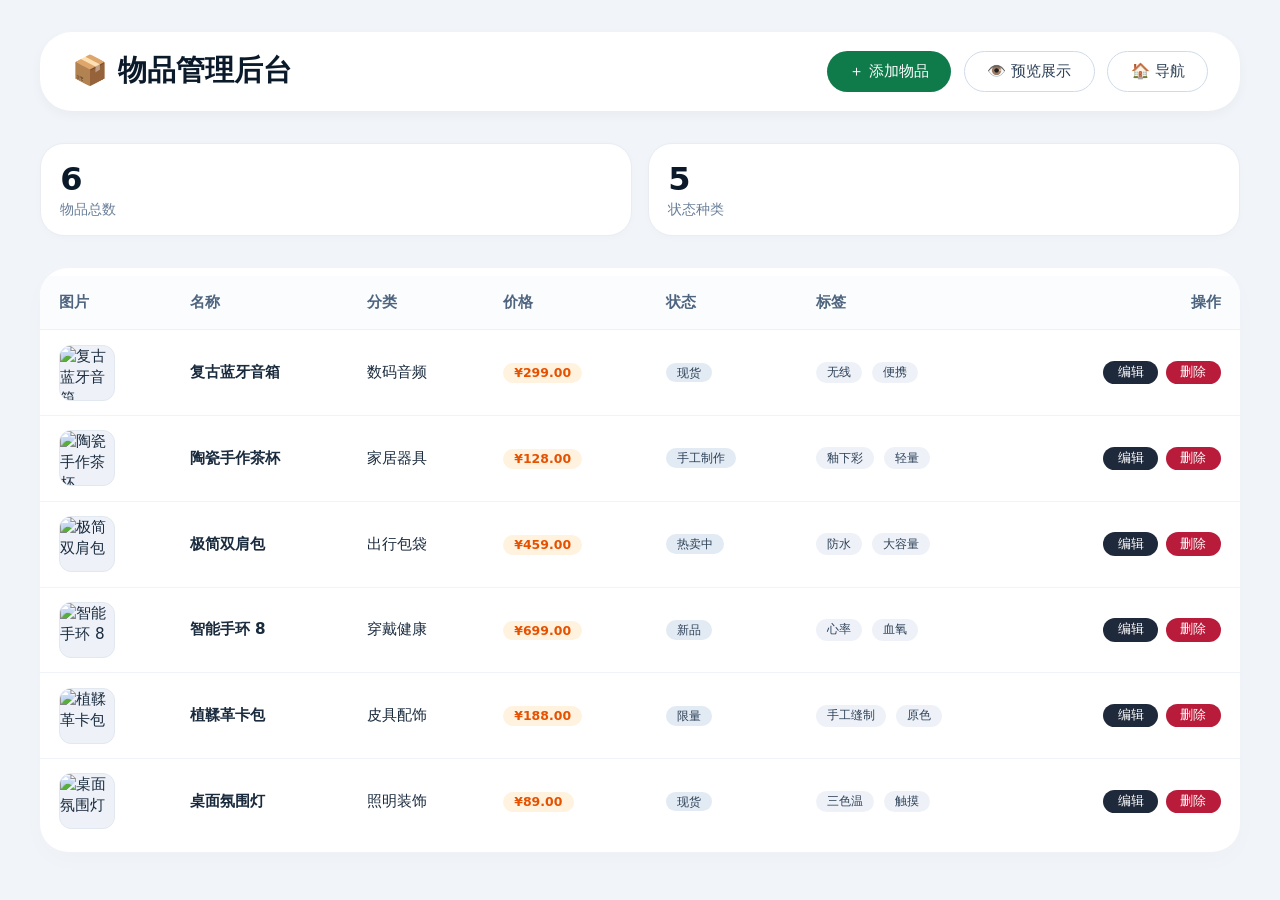
==== commit b35220c5: "Update admin.html" ====
--- a/admin.html
+++ b/admin.html
@@ -126,7 +126,7 @@
             width: 100%;
             border-collapse: collapse;
             font-size: 0.95rem;
-            min-width: 620px;
+            min-width: 700px;
         }
 
         th {
@@ -181,6 +181,15 @@
             border-radius: 40px;
             font-size: 0.78rem;
             color: #2d4057;
+        }
+
+        .price-tag {
+            background: #fff3e0;
+            color: #e65100;
+            padding: 0.15rem 0.7rem;
+            border-radius: 40px;
+            font-size: 0.78rem;
+            font-weight: 600;
         }
 
         .actions-cell {
@@ -285,6 +294,12 @@
             gap: 0.8rem;
         }
 
+        .form-row-3 {
+            display: grid;
+            grid-template-columns: 1fr 1fr 1fr;
+            gap: 0.8rem;
+        }
+
         .image-upload-area {
             display: flex;
             gap: 1.2rem;
@@ -396,6 +411,7 @@
 
         @media (max-width: 600px) {
             .form-row { grid-template-columns: 1fr; }
+            .form-row-3 { grid-template-columns: 1fr; }
             .admin-header { flex-direction: column; align-items: stretch; }
             .admin-header .actions { justify-content: stretch; }
             .admin-header .actions .btn { flex: 1; justify-content: center; }
@@ -426,6 +442,7 @@
                     <th>图片</th>
                     <th>名称</th>
                     <th>分类</th>
+                    <th>价格</th>
                     <th>状态</th>
                     <th>标签</th>
                     <th style="text-align:right;">操作</th>
@@ -468,10 +485,14 @@
                 <input type="hidden" id="fImageData" value="">
             </div>
 
-            <div class="form-row">
+            <div class="form-row-3">
                 <div class="form-group">
                     <label>分类 *</label>
                     <input type="text" id="fCategory" placeholder="数码音频" required>
+                </div>
+                <div class="form-group">
+                    <label>价格 (¥) *</label>
+                    <input type="number" id="fPrice" placeholder="299.00" step="0.01" min="0" required>
                 </div>
                 <div class="form-group">
                     <label>状态 *</label>
@@ -504,23 +525,23 @@
 
 <script>
     (function() {
-        const STORAGE_KEY = 'itemDisplayData';
-        let items = [];
-
-        const defaultItems = [
-            { id: 1, name: '复古蓝牙音箱', image: 'data:image/svg+xml,%3Csvg xmlns="http://www.w3.org/2000/svg" width="200" height="200" viewBox="0 0 200 200"%3E%3Crect width="200" height="200" fill="%23f3efe6"/%3E%3Ctext x="50%25" y="55%25" font-size="80" text-anchor="middle" dy=".3em"%3E📻%3C/text%3E%3C/svg%3E', category: '数码音频', status: '现货', tags: '无线, 便携', description: '经典木质外壳，支持蓝牙5.3和AUX输入。续航长达12小时，低音饱满，适合室内外聚会。', bgColor: '#f3efe6' },
-            { id: 2, name: '陶瓷手作茶杯', image: 'data:image/svg+xml,%3Csvg xmlns="http://www.w3.org/2000/svg" width="200" height="200" viewBox="0 0 200 200"%3E%3Crect width="200" height="200" fill="%23f4f0ea"/%3E%3Ctext x="50%25" y="55%25" font-size="80" text-anchor="middle" dy=".3em"%3E🍵%3C/text%3E%3C/svg%3E', category: '家居器具', status: '手工制作', tags: '釉下彩, 轻量', description: '匠人手工拉坯，高温烧制。釉面温润，容量约280ml。', bgColor: '#f4f0ea' },
-            { id: 3, name: '极简双肩包', image: 'data:image/svg+xml,%3Csvg xmlns="http://www.w3.org/2000/svg" width="200" height="200" viewBox="0 0 200 200"%3E%3Crect width="200" height="200" fill="%23e8edf2"/%3E%3Ctext x="50%25" y="55%25" font-size="80" text-anchor="middle" dy=".3em"%3E🎒%3C/text%3E%3C/svg%3E', category: '出行包袋', status: '热卖中', tags: '防水, 大容量', description: '16L 防泼水尼龙面料，内置笔记本隔层（最大15寸）。', bgColor: '#e8edf2' },
-            { id: 4, name: '智能手环 8', image: 'data:image/svg+xml,%3Csvg xmlns="http://www.w3.org/2000/svg" width="200" height="200" viewBox="0 0 200 200"%3E%3Crect width="200" height="200" fill="%23e2e8f0"/%3E%3Ctext x="50%25" y="55%25" font-size="80" text-anchor="middle" dy=".3em"%3E⌚%3C/text%3E%3C/svg%3E', category: '穿戴健康', status: '新品', tags: '心率, 血氧', description: '1.62英寸AMOLED屏幕，支持全天心率、血氧、睡眠监测。', bgColor: '#e2e8f0' },
-            { id: 5, name: '植鞣革卡包', image: 'data:image/svg+xml,%3Csvg xmlns="http://www.w3.org/2000/svg" width="200" height="200" viewBox="0 0 200 200"%3E%3Crect width="200" height="200" fill="%23efe8df"/%3E%3Ctext x="50%25" y="55%25" font-size="80" text-anchor="middle" dy=".3em"%3E👛%3C/text%3E%3C/svg%3E', category: '皮具配饰', status: '限量', tags: '手工缝制, 原色', description: '意大利进口植鞣牛皮，手工裁切缝制。可容纳6张卡。', bgColor: '#efe8df' },
-            { id: 6, name: '桌面氛围灯', image: 'data:image/svg+xml,%3Csvg xmlns="http://www.w3.org/2000/svg" width="200" height="200" viewBox="0 0 200 200"%3E%3Crect width="200" height="200" fill="%23eef0f5"/%3E%3Ctext x="50%25" y="55%25" font-size="80" text-anchor="middle" dy=".3em"%3E💡%3C/text%3E%3C/svg%3E', category: '照明装饰', status: '现货', tags: '三色温, 触摸', description: '柔光玻璃灯罩，触摸调光（三档色温）。', bgColor: '#eef0f5' }
+        var STORAGE_KEY = 'itemDisplayData';
+        var items = [];
+
+        var defaultItems = [
+            { id: 1, name: '复古蓝牙音箱', price: 299.00, image: 'data:image/svg+xml,%3Csvg xmlns="http://www.w3.org/2000/svg" width="200" height="200" viewBox="0 0 200 200"%3E%3Crect width="200" height="200" fill="%23f3efe6"/%3E%3Ctext x="50%25" y="55%25" font-size="80" text-anchor="middle" dy=".3em"%3E📻%3C/text%3E%3C/svg%3E', category: '数码音频', status: '现货', tags: '无线, 便携', description: '经典木质外壳，支持蓝牙5.3和AUX输入。续航长达12小时，低音饱满，适合室内外聚会。', bgColor: '#f3efe6' },
+            { id: 2, name: '陶瓷手作茶杯', price: 128.00, image: 'data:image/svg+xml,%3Csvg xmlns="http://www.w3.org/2000/svg" width="200" height="200" viewBox="0 0 200 200"%3E%3Crect width="200" height="200" fill="%23f4f0ea"/%3E%3Ctext x="50%25" y="55%25" font-size="80" text-anchor="middle" dy=".3em"%3E🍵%3C/text%3E%3C/svg%3E', category: '家居器具', status: '手工制作', tags: '釉下彩, 轻量', description: '匠人手工拉坯，高温烧制。釉面温润，容量约280ml。', bgColor: '#f4f0ea' },
+            { id: 3, name: '极简双肩包', price: 459.00, image: 'data:image/svg+xml,%3Csvg xmlns="http://www.w3.org/2000/svg" width="200" height="200" viewBox="0 0 200 200"%3E%3Crect width="200" height="200" fill="%23e8edf2"/%3E%3Ctext x="50%25" y="55%25" font-size="80" text-anchor="middle" dy=".3em"%3E🎒%3C/text%3E%3C/svg%3E', category: '出行包袋', status: '热卖中', tags: '防水, 大容量', description: '16L 防泼水尼龙面料，内置笔记本隔层（最大15寸）。', bgColor: '#e8edf2' },
+            { id: 4, name: '智能手环 8', price: 699.00, image: 'data:image/svg+xml,%3Csvg xmlns="http://www.w3.org/2000/svg" width="200" height="200" viewBox="0 0 200 200"%3E%3Crect width="200" height="200" fill="%23e2e8f0"/%3E%3Ctext x="50%25" y="55%25" font-size="80" text-anchor="middle" dy=".3em"%3E⌚%3C/text%3E%3C/svg%3E', category: '穿戴健康', status: '新品', tags: '心率, 血氧', description: '1.62英寸AMOLED屏幕，支持全天心率、血氧、睡眠监测。', bgColor: '#e2e8f0' },
+            { id: 5, name: '植鞣革卡包', price: 188.00, image: 'data:image/svg+xml,%3Csvg xmlns="http://www.w3.org/2000/svg" width="200" height="200" viewBox="0 0 200 200"%3E%3Crect width="200" height="200" fill="%23efe8df"/%3E%3Ctext x="50%25" y="55%25" font-size="80" text-anchor="middle" dy=".3em"%3E👛%3C/text%3E%3C/svg%3E', category: '皮具配饰', status: '限量', tags: '手工缝制, 原色', description: '意大利进口植鞣牛皮，手工裁切缝制。可容纳6张卡。', bgColor: '#efe8df' },
+            { id: 6, name: '桌面氛围灯', price: 89.00, image: 'data:image/svg+xml,%3Csvg xmlns="http://www.w3.org/2000/svg" width="200" height="200" viewBox="0 0 200 200"%3E%3Crect width="200" height="200" fill="%23eef0f5"/%3E%3Ctext x="50%25" y="55%25" font-size="80" text-anchor="middle" dy=".3em"%3E💡%3C/text%3E%3C/svg%3E', category: '照明装饰', status: '现货', tags: '三色温, 触摸', description: '柔光玻璃灯罩，触摸调光（三档色温）。', bgColor: '#eef0f5' }
         ];
 
         function loadData() {
-            const stored = localStorage.getItem(STORAGE_KEY);
+            var stored = localStorage.getItem(STORAGE_KEY);
             if (stored) {
                 try {
-                    const parsed = JSON.parse(stored);
+                    var parsed = JSON.parse(stored);
                     if (Array.isArray(parsed) && parsed.length) {
                         items = parsed;
                         return;
@@ -535,17 +556,21 @@
             localStorage.setItem(STORAGE_KEY, JSON.stringify(items));
         }
 
+        function formatPrice(price) {
+            return '¥' + Number(price).toFixed(2);
+        }
+
         function renderTable() {
-            const tbody = document.getElementById('itemTableBody');
+            var tbody = document.getElementById('itemTableBody');
             if (!items.length) {
-                tbody.innerHTML = '<tr><td colspan="6"><div class="empty-state"><div class="big-emoji">📭</div><p>还没有物品，点击 "添加物品" 创建第一个</p></div></td></tr>';
+                tbody.innerHTML = '<tr><td colspan="7"><div class="empty-state"><div class="big-emoji">📭</div><p>还没有物品，点击 "添加物品" 创建第一个</p></div></td></tr>';
                 document.getElementById('totalCount').textContent = '0';
                 document.getElementById('statusCount').textContent = '0';
                 return;
             }
 
-            let html = '';
-            const statusSet = new Set();
+            var html = '';
+            var statusSet = new Set();
             items.forEach(function(item) {
                 statusSet.add(item.status);
                 var tagsArr = item.tags ? item.tags.split(',').map(function(s) { return s.trim(); }).filter(Boolean) : [];
@@ -562,6 +587,7 @@
                     '<td>' + imageHtml + '</td>' +
                     '<td><strong>' + item.name + '</strong></td>' +
                     '<td>' + (item.category || '未分类') + '</td>' +
+                    '<td><span class="price-tag">' + formatPrice(item.price || 0) + '</span></td>' +
                     '<td><span class="tag" style="background:#e2eaf3;">' + (item.status || '未知') + '</span></td>' +
                     '<td><div class="tag-group">' + tagsHtml + '</div></td>' +
                     '<td style="text-align:right;">' +
@@ -623,7 +649,7 @@
             var preview = document.getElementById('imagePreview');
             var placeholder = document.getElementById('imagePlaceholder');
             var hiddenInput = document.getElementById('fImageData');
-            
+
             if (imageData && imageData.startsWith('data:image')) {
                 preview.src = imageData;
                 preview.style.display = 'block';
@@ -648,6 +674,7 @@
                 document.getElementById('formTitle').textContent = '编辑物品';
                 document.getElementById('fName').value = item.name || '';
                 document.getElementById('fCategory').value = item.category || '';
+                document.getElementById('fPrice').value = item.price || '';
                 document.getElementById('fStatus').value = item.status || '';
                 document.getElementById('fTags').value = item.tags || '';
                 document.getElementById('fDescription').value = item.description || '';
@@ -682,14 +709,15 @@
             var editId = document.getElementById('editId').value;
             var name = document.getElementById('fName').value.trim();
             var category = document.getElementById('fCategory').value.trim();
+            var price = parseFloat(document.getElementById('fPrice').value);
             var status = document.getElementById('fStatus').value.trim();
             var tags = document.getElementById('fTags').value.trim();
             var description = document.getElementById('fDescription').value.trim();
             var bgColor = document.getElementById('fBgColor').value.trim() || '#f0f4fa';
             var imageData = document.getElementById('fImageData').value;
 
-            if (!name || !category || !status || !description) {
-                alert('请填写所有带 * 的必填字段。');
+            if (!name || !category || isNaN(price) || price < 0 || !status || !description) {
+                alert('请填写所有带 * 的必填字段，价格必须为有效数字。');
                 return;
             }
 
@@ -700,6 +728,7 @@
 
             var newItem = {
                 name: name,
+                price: price,
                 image: imageData || '',
                 category: category,
                 status: status,
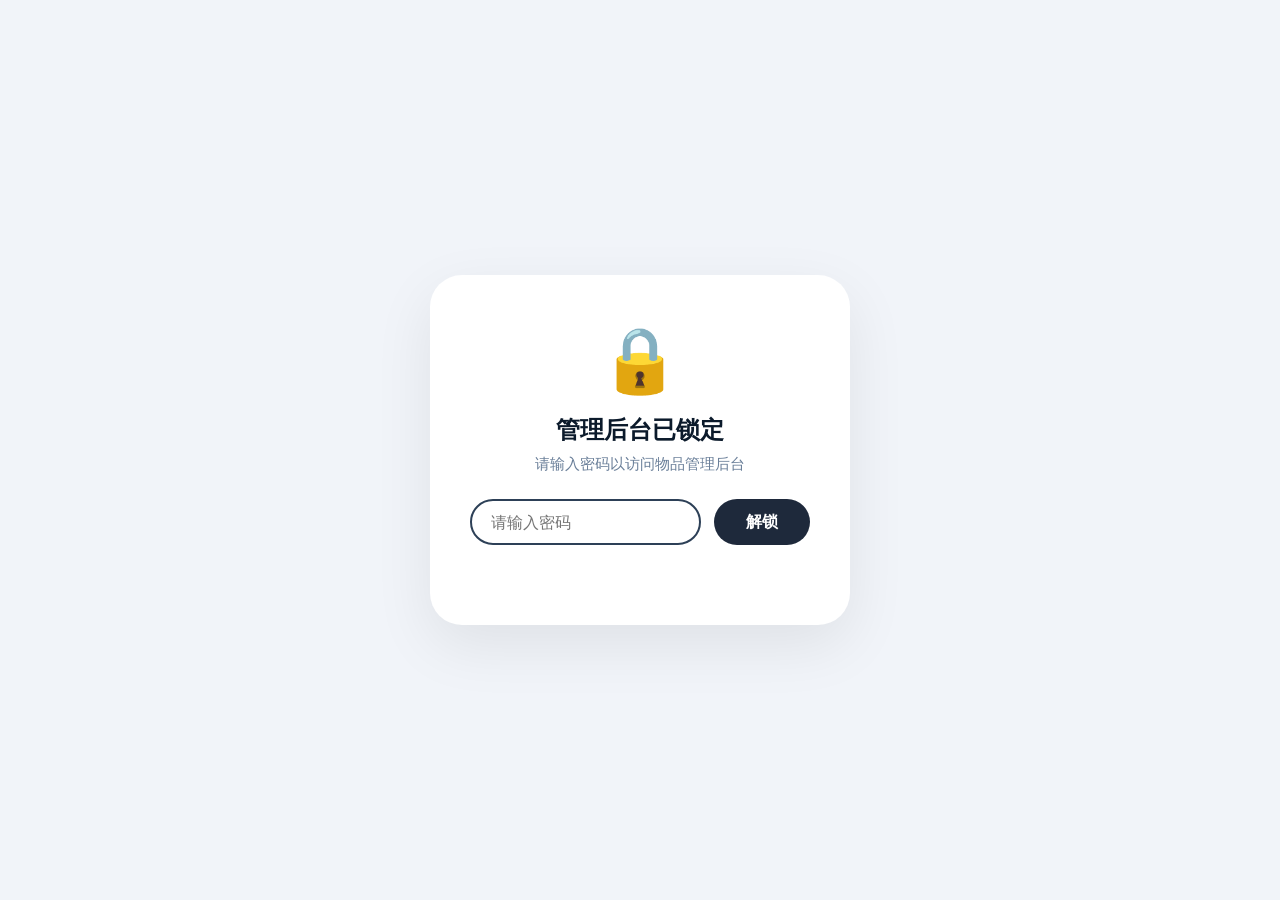
==== commit 67aba58d: "Update admin.html" ====
--- a/admin.html
+++ b/admin.html
@@ -15,12 +15,94 @@
         body {
             background: #f1f4f9;
             min-height: 100vh;
+            display: flex;
+            justify-content: center;
+            align-items: center;
             padding: 2rem 1.5rem;
         }
 
+        /* ===== 密码锁页面 ===== */
+        .lock-screen {
+            background: white;
+            border-radius: 32px;
+            padding: 3rem 2.5rem;
+            max-width: 420px;
+            width: 100%;
+            box-shadow: 0 20px 60px rgba(0,0,0,0.08);
+            text-align: center;
+        }
+
+        .lock-screen .lock-icon {
+            font-size: 4rem;
+            margin-bottom: 1rem;
+        }
+
+        .lock-screen h2 {
+            font-size: 1.5rem;
+            color: #0b1a2b;
+            margin-bottom: 0.5rem;
+        }
+
+        .lock-screen p {
+            color: #6a7f99;
+            font-size: 0.95rem;
+            margin-bottom: 1.5rem;
+        }
+
+        .lock-screen .error-msg {
+            color: #d32f2f;
+            font-size: 0.85rem;
+            margin-top: 0.5rem;
+            min-height: 1.5rem;
+        }
+
+        .lock-screen .input-group {
+            display: flex;
+            gap: 0.8rem;
+            flex-wrap: wrap;
+        }
+
+        .lock-screen .input-group input {
+            flex: 1;
+            padding: 0.7rem 1.2rem;
+            border: 2px solid #e2e8f0;
+            border-radius: 40px;
+            font-size: 1rem;
+            outline: none;
+            transition: border-color 0.2s;
+            min-width: 150px;
+        }
+
+        .lock-screen .input-group input:focus {
+            border-color: #2d4057;
+        }
+
+        .lock-screen .input-group .btn-unlock {
+            padding: 0.7rem 2rem;
+            background: #1e293b;
+            color: white;
+            border: none;
+            border-radius: 40px;
+            font-size: 1rem;
+            font-weight: 600;
+            cursor: pointer;
+            transition: background 0.2s;
+        }
+
+        .lock-screen .input-group .btn-unlock:hover {
+            background: #2d3b52;
+        }
+
+        /* ===== 后台管理页面（原样式） ===== */
         .app-admin {
             max-width: 1200px;
             margin: 0 auto;
+            width: 100%;
+            display: none;
+        }
+
+        .app-admin.visible {
+            display: block;
         }
 
         .admin-header {
@@ -88,6 +170,12 @@
             border: 1.5px solid #d0dbe8;
         }
         .btn-outline:hover { background: #eef2f6; }
+
+        .btn-warning {
+            background: #e65100;
+            color: white;
+        }
+        .btn-warning:hover { background: #bf360c; }
 
         .stats {
             display: grid;
@@ -409,6 +497,13 @@
         }
         .empty-state .big-emoji { font-size: 3.5rem; }
 
+        /* ===== 修改密码模态框 ===== */
+        .password-hint {
+            font-size: 0.8rem;
+            color: #6a7f99;
+            margin-top: 0.3rem;
+        }
+
         @media (max-width: 600px) {
             .form-row { grid-template-columns: 1fr; }
             .form-row-3 { grid-template-columns: 1fr; }
@@ -416,379 +511,557 @@
             .admin-header .actions { justify-content: stretch; }
             .admin-header .actions .btn { flex: 1; justify-content: center; }
             .image-upload-area { flex-direction: column; align-items: stretch; }
+            .lock-screen { padding: 2rem 1.5rem; }
+            .lock-screen .input-group { flex-direction: column; }
+            .lock-screen .input-group .btn-unlock { width: 100%; }
         }
     </style>
 </head>
 <body>
-<div class="app-admin">
-    <header class="admin-header">
-        <h1>📦 物品管理后台</h1>
-        <div class="actions">
-            <button class="btn btn-success" id="addBtn">＋ 添加物品</button>
-            <a href="index.html" class="btn btn-outline" target="_blank">👁️ 预览展示</a>
-            <a href="ommi.html" class="btn btn-outline">🏠 导航</a>
+    <!-- ===== 密码锁页面 ===== -->
+    <div class="lock-screen" id="lockScreen">
+        <div class="lock-icon">🔒</div>
+        <h2>管理后台已锁定</h2>
+        <p>请输入密码以访问物品管理后台</p>
+        <div class="input-group">
+            <input type="password" id="passwordInput" placeholder="请输入密码" onkeydown="if(event.key==='Enter') verifyPassword()">
+            <button class="btn-unlock" onclick="verifyPassword()">解锁</button>
         </div>
-    </header>
-
-    <div class="stats">
-        <div class="stat-card"><div class="num" id="totalCount">0</div><div class="label">物品总数</div></div>
-        <div class="stat-card"><div class="num" id="statusCount">0</div><div class="label">状态种类</div></div>
+        <div class="error-msg" id="errorMsg"></div>
     </div>
 
-    <div class="table-wrap">
-        <table>
-            <thead>
-                <tr>
-                    <th>图片</th>
-                    <th>名称</th>
-                    <th>分类</th>
-                    <th>价格</th>
-                    <th>状态</th>
-                    <th>标签</th>
-                    <th style="text-align:right;">操作</th>
-                </tr>
-            </thead>
-            <tbody id="itemTableBody"></tbody>
-        </table>
+    <!-- ===== 后台管理页面 ===== -->
+    <div class="app-admin" id="adminPanel">
+        <header class="admin-header">
+            <h1>📦 物品管理后台</h1>
+            <div class="actions">
+                <button class="btn btn-success" id="addBtn">＋ 添加物品</button>
+                <button class="btn btn-warning" id="changePwdBtn">🔑 修改密码</button>
+                <a href="index.html" class="btn btn-outline" target="_blank">👁️ 预览展示</a>
+                <a href="ommi.html" class="btn btn-outline">🏠 导航</a>
+                <button class="btn btn-outline" onclick="lockScreen()">🔒 锁定</button>
+            </div>
+        </header>
+
+        <div class="stats">
+            <div class="stat-card"><div class="num" id="totalCount">0</div><div class="label">物品总数</div></div>
+            <div class="stat-card"><div class="num" id="statusCount">0</div><div class="label">状态种类</div></div>
+        </div>
+
+        <div class="table-wrap">
+            <table>
+                <thead>
+                    <tr>
+                        <th>图片</th>
+                        <th>名称</th>
+                        <th>分类</th>
+                        <th>价格</th>
+                        <th>状态</th>
+                        <th>标签</th>
+                        <th style="text-align:right;">操作</th>
+                    </tr>
+                </thead>
+                <tbody id="itemTableBody"></tbody>
+            </table>
+        </div>
     </div>
-</div>
-
-<div class="modal-overlay" id="formModal">
-    <div class="modal-box">
-        <button class="modal-close-x" id="formCloseBtn">✕</button>
-        <h2 id="formTitle">添加物品</h2>
-
-        <form id="itemForm" autocomplete="off">
-            <input type="hidden" id="editId" value="">
-
-            <div class="form-group">
-                <label>物品名称 *</label>
-                <input type="text" id="fName" placeholder="例如：复古蓝牙音箱" required>
-            </div>
-
-            <div class="form-group">
-                <label>物品图片 *</label>
-                <div class="image-upload-area">
-                    <div id="imagePreviewContainer">
-                        <img id="imagePreview" class="image-preview" style="display:none;" alt="预览">
-                        <div id="imagePlaceholder" class="image-preview-placeholder">🖼️</div>
+
+    <!-- ===== 添加/编辑物品模态框 ===== -->
+    <div class="modal-overlay" id="formModal">
+        <div class="modal-box">
+            <button class="modal-close-x" id="formCloseBtn">✕</button>
+            <h2 id="formTitle">添加物品</h2>
+
+            <form id="itemForm" autocomplete="off">
+                <input type="hidden" id="editId" value="">
+
+                <div class="form-group">
+                    <label>物品名称 *</label>
+                    <input type="text" id="fName" placeholder="例如：复古蓝牙音箱" required>
+                </div>
+
+                <div class="form-group">
+                    <label>物品图片 *</label>
+                    <div class="image-upload-area">
+                        <div id="imagePreviewContainer">
+                            <img id="imagePreview" class="image-preview" style="display:none;" alt="预览">
+                            <div id="imagePlaceholder" class="image-preview-placeholder">🖼️</div>
+                        </div>
+                        <div class="upload-controls">
+                            <label class="btn-file">
+                                <span id="fileBtnText">选择图片</span>
+                                <input type="file" id="fImage" accept="image/*">
+                            </label>
+                            <span class="hint">支持 JPG, PNG, GIF, WebP (最大2MB)</span>
+                            <button type="button" class="btn btn-outline" id="clearImageBtn" style="padding:0.2rem 1rem;font-size:0.8rem;">移除图片</button>
+                        </div>
                     </div>
-                    <div class="upload-controls">
-                        <label class="btn-file">
-                            <span id="fileBtnText">选择图片</span>
-                            <input type="file" id="fImage" accept="image/*">
-                        </label>
-                        <span class="hint">支持 JPG, PNG, GIF, WebP (最大2MB)</span>
-                        <button type="button" class="btn btn-outline" id="clearImageBtn" style="padding:0.2rem 1rem;font-size:0.8rem;">移除图片</button>
+                    <input type="hidden" id="fImageData" value="">
+                </div>
+
+                <div class="form-row-3">
+                    <div class="form-group">
+                        <label>分类 *</label>
+                        <input type="text" id="fCategory" placeholder="数码音频" required>
+                    </div>
+                    <div class="form-group">
+                        <label>价格 (¥) *</label>
+                        <input type="number" id="fPrice" placeholder="299.00" step="0.01" min="0" required>
+                    </div>
+                    <div class="form-group">
+                        <label>状态 *</label>
+                        <input type="text" id="fStatus" placeholder="现货 / 新品" required>
                     </div>
                 </div>
-                <input type="hidden" id="fImageData" value="">
-            </div>
-
-            <div class="form-row-3">
+
                 <div class="form-group">
-                    <label>分类 *</label>
-                    <input type="text" id="fCategory" placeholder="数码音频" required>
+                    <label>标签 (逗号分隔)</label>
+                    <input type="text" id="fTags" placeholder="无线, 便携, 蓝牙">
+                </div>
+
+                <div class="form-group">
+                    <label>详细描述 *</label>
+                    <textarea id="fDescription" placeholder="物品的详细介绍……" required></textarea>
+                </div>
+
+                <div class="form-group" style="margin-bottom:0;">
+                    <label>背景色 (十六进制)</label>
+                    <input type="text" id="fBgColor" placeholder="#f3efe6" value="#f0f4fa">
+                </div>
+
+                <div class="modal-actions">
+                    <button type="button" class="btn btn-outline" id="formCancelBtn">取消</button>
+                    <button type="submit" class="btn btn-primary" id="formSubmitBtn">保存物品</button>
+                </div>
+            </form>
+        </div>
+    </div>
+
+    <!-- ===== 修改密码模态框 ===== -->
+    <div class="modal-overlay" id="changePwdModal">
+        <div class="modal-box">
+            <button class="modal-close-x" id="changePwdCloseBtn">✕</button>
+            <h2>🔑 修改管理密码</h2>
+            <form id="changePwdForm">
+                <div class="form-group">
+                    <label>当前密码 *</label>
+                    <input type="password" id="oldPassword" placeholder="请输入当前密码" required>
                 </div>
                 <div class="form-group">
-                    <label>价格 (¥) *</label>
-                    <input type="number" id="fPrice" placeholder="299.00" step="0.01" min="0" required>
+                    <label>新密码 *</label>
+                    <input type="password" id="newPassword" placeholder="请输入新密码（至少4位）" required minlength="4">
                 </div>
-                <div class="form-group">
-                    <label>状态 *</label>
-                    <input type="text" id="fStatus" placeholder="现货 / 新品" required>
+                <div class="form-group" style="margin-bottom:0;">
+                    <label>确认新密码 *</label>
+                    <input type="password" id="confirmPassword" placeholder="请再次输入新密码" required minlength="4">
                 </div>
-            </div>
-
-            <div class="form-group">
-                <label>标签 (逗号分隔)</label>
-                <input type="text" id="fTags" placeholder="无线, 便携, 蓝牙">
-            </div>
-
-            <div class="form-group">
-                <label>详细描述 *</label>
-                <textarea id="fDescription" placeholder="物品的详细介绍……" required></textarea>
-            </div>
-
-            <div class="form-group" style="margin-bottom:0;">
-                <label>背景色 (十六进制)</label>
-                <input type="text" id="fBgColor" placeholder="#f3efe6" value="#f0f4fa">
-            </div>
-
-            <div class="modal-actions">
-                <button type="button" class="btn btn-outline" id="formCancelBtn">取消</button>
-                <button type="submit" class="btn btn-primary" id="formSubmitBtn">保存物品</button>
-            </div>
-        </form>
+                <div class="modal-actions">
+                    <button type="button" class="btn btn-outline" id="changePwdCancelBtn">取消</button>
+                    <button type="submit" class="btn btn-primary">确认修改</button>
+                </div>
+            </form>
+        </div>
     </div>
-</div>
-
-<script>
-    (function() {
-        var STORAGE_KEY = 'itemDisplayData';
-        var items = [];
-
-        var defaultItems = [
-            { id: 1, name: '复古蓝牙音箱', price: 299.00, image: 'data:image/svg+xml,%3Csvg xmlns="http://www.w3.org/2000/svg" width="200" height="200" viewBox="0 0 200 200"%3E%3Crect width="200" height="200" fill="%23f3efe6"/%3E%3Ctext x="50%25" y="55%25" font-size="80" text-anchor="middle" dy=".3em"%3E📻%3C/text%3E%3C/svg%3E', category: '数码音频', status: '现货', tags: '无线, 便携', description: '经典木质外壳，支持蓝牙5.3和AUX输入。续航长达12小时，低音饱满，适合室内外聚会。', bgColor: '#f3efe6' },
-            { id: 2, name: '陶瓷手作茶杯', price: 128.00, image: 'data:image/svg+xml,%3Csvg xmlns="http://www.w3.org/2000/svg" width="200" height="200" viewBox="0 0 200 200"%3E%3Crect width="200" height="200" fill="%23f4f0ea"/%3E%3Ctext x="50%25" y="55%25" font-size="80" text-anchor="middle" dy=".3em"%3E🍵%3C/text%3E%3C/svg%3E', category: '家居器具', status: '手工制作', tags: '釉下彩, 轻量', description: '匠人手工拉坯，高温烧制。釉面温润，容量约280ml。', bgColor: '#f4f0ea' },
-            { id: 3, name: '极简双肩包', price: 459.00, image: 'data:image/svg+xml,%3Csvg xmlns="http://www.w3.org/2000/svg" width="200" height="200" viewBox="0 0 200 200"%3E%3Crect width="200" height="200" fill="%23e8edf2"/%3E%3Ctext x="50%25" y="55%25" font-size="80" text-anchor="middle" dy=".3em"%3E🎒%3C/text%3E%3C/svg%3E', category: '出行包袋', status: '热卖中', tags: '防水, 大容量', description: '16L 防泼水尼龙面料，内置笔记本隔层（最大15寸）。', bgColor: '#e8edf2' },
-            { id: 4, name: '智能手环 8', price: 699.00, image: 'data:image/svg+xml,%3Csvg xmlns="http://www.w3.org/2000/svg" width="200" height="200" viewBox="0 0 200 200"%3E%3Crect width="200" height="200" fill="%23e2e8f0"/%3E%3Ctext x="50%25" y="55%25" font-size="80" text-anchor="middle" dy=".3em"%3E⌚%3C/text%3E%3C/svg%3E', category: '穿戴健康', status: '新品', tags: '心率, 血氧', description: '1.62英寸AMOLED屏幕，支持全天心率、血氧、睡眠监测。', bgColor: '#e2e8f0' },
-            { id: 5, name: '植鞣革卡包', price: 188.00, image: 'data:image/svg+xml,%3Csvg xmlns="http://www.w3.org/2000/svg" width="200" height="200" viewBox="0 0 200 200"%3E%3Crect width="200" height="200" fill="%23efe8df"/%3E%3Ctext x="50%25" y="55%25" font-size="80" text-anchor="middle" dy=".3em"%3E👛%3C/text%3E%3C/svg%3E', category: '皮具配饰', status: '限量', tags: '手工缝制, 原色', description: '意大利进口植鞣牛皮，手工裁切缝制。可容纳6张卡。', bgColor: '#efe8df' },
-            { id: 6, name: '桌面氛围灯', price: 89.00, image: 'data:image/svg+xml,%3Csvg xmlns="http://www.w3.org/2000/svg" width="200" height="200" viewBox="0 0 200 200"%3E%3Crect width="200" height="200" fill="%23eef0f5"/%3E%3Ctext x="50%25" y="55%25" font-size="80" text-anchor="middle" dy=".3em"%3E💡%3C/text%3E%3C/svg%3E', category: '照明装饰', status: '现货', tags: '三色温, 触摸', description: '柔光玻璃灯罩，触摸调光（三档色温）。', bgColor: '#eef0f5' }
-        ];
-
-        function loadData() {
-            var stored = localStorage.getItem(STORAGE_KEY);
-            if (stored) {
-                try {
-                    var parsed = JSON.parse(stored);
-                    if (Array.isArray(parsed) && parsed.length) {
-                        items = parsed;
+
+    <script>
+        (function() {
+            // ===== 密码管理 =====
+            var PASSWORD_KEY = 'admin_password';
+            var DEFAULT_PASSWORD = 'admin123';
+
+            function getPassword() {
+                var stored = localStorage.getItem(PASSWORD_KEY);
+                return stored || DEFAULT_PASSWORD;
+            }
+
+            function setPassword(newPwd) {
+                localStorage.setItem(PASSWORD_KEY, newPwd);
+            }
+
+            // ===== 锁屏功能 =====
+            var lockScreen = document.getElementById('lockScreen');
+            var adminPanel = document.getElementById('adminPanel');
+            var errorMsg = document.getElementById('errorMsg');
+
+            function checkAuth() {
+                // 如果 sessionStorage 中有认证标记，直接进入
+                if (sessionStorage.getItem('admin_authenticated') === 'true') {
+                    unlockPanel();
+                    return true;
+                }
+                return false;
+            }
+
+            function verifyPassword() {
+                var input = document.getElementById('passwordInput');
+                var password = input.value.trim();
+                var correctPassword = getPassword();
+
+                if (password === correctPassword) {
+                    errorMsg.textContent = '';
+                    sessionStorage.setItem('admin_authenticated', 'true');
+                    unlockPanel();
+                } else {
+                    errorMsg.textContent = '❌ 密码错误，请重试';
+                    input.value = '';
+                    input.focus();
+                }
+            }
+            window.verifyPassword = verifyPassword;
+
+            function unlockPanel() {
+                lockScreen.style.display = 'none';
+                adminPanel.classList.add('visible');
+                // 加载数据
+                loadData();
+                renderTable();
+            }
+
+            function lockScreen() {
+                sessionStorage.removeItem('admin_authenticated');
+                adminPanel.classList.remove('visible');
+                lockScreen.style.display = 'block';
+                document.getElementById('passwordInput').value = '';
+                errorMsg.textContent = '';
+                document.getElementById('passwordInput').focus();
+            }
+            window.lockScreen = lockScreen;
+
+            // 回车键解锁
+            document.getElementById('passwordInput').addEventListener('keydown', function(e) {
+                if (e.key === 'Enter') {
+                    verifyPassword();
+                }
+            });
+
+            // ===== 修改密码 =====
+            document.getElementById('changePwdBtn').addEventListener('click', function() {
+                document.getElementById('changePwdModal').classList.add('active');
+                document.getElementById('oldPassword').value = '';
+                document.getElementById('newPassword').value = '';
+                document.getElementById('confirmPassword').value = '';
+                document.body.style.overflow = 'hidden';
+            });
+
+            document.getElementById('changePwdCloseBtn').addEventListener('click', function() {
+                document.getElementById('changePwdModal').classList.remove('active');
+                document.body.style.overflow = '';
+            });
+
+            document.getElementById('changePwdCancelBtn').addEventListener('click', function() {
+                document.getElementById('changePwdModal').classList.remove('active');
+                document.body.style.overflow = '';
+            });
+
+            document.getElementById('changePwdForm').addEventListener('submit', function(e) {
+                e.preventDefault();
+
+                var oldPwd = document.getElementById('oldPassword').value.trim();
+                var newPwd = document.getElementById('newPassword').value.trim();
+                var confirmPwd = document.getElementById('confirmPassword').value.trim();
+                var currentPwd = getPassword();
+
+                if (oldPwd !== currentPwd) {
+                    alert('❌ 当前密码错误');
+                    return;
+                }
+
+                if (newPwd.length < 4) {
+                    alert('❌ 新密码至少需要4位字符');
+                    return;
+                }
+
+                if (newPwd !== confirmPwd) {
+                    alert('❌ 两次输入的密码不一致');
+                    return;
+                }
+
+                setPassword(newPwd);
+                alert('✅ 密码修改成功！');
+                document.getElementById('changePwdModal').classList.remove('active');
+                document.body.style.overflow = '';
+            });
+
+            // ===== 点击模态框外部关闭 =====
+            document.getElementById('changePwdModal').addEventListener('click', function(e) {
+                if (e.target === this) {
+                    this.classList.remove('active');
+                    document.body.style.overflow = '';
+                }
+            });
+
+            // ===== 物品管理逻辑 =====
+            var STORAGE_KEY = 'itemDisplayData';
+            var items = [];
+
+            var defaultItems = [
+                { id: 1, name: '复古蓝牙音箱', price: 299.00, image: 'data:image/svg+xml,%3Csvg xmlns="http://www.w3.org/2000/svg" width="200" height="200" viewBox="0 0 200 200"%3E%3Crect width="200" height="200" fill="%23f3efe6"/%3E%3Ctext x="50%25" y="55%25" font-size="80" text-anchor="middle" dy=".3em"%3E📻%3C/text%3E%3C/svg%3E', category: '数码音频', status: '现货', tags: '无线, 便携', description: '经典木质外壳，支持蓝牙5.3和AUX输入。续航长达12小时，低音饱满，适合室内外聚会。', bgColor: '#f3efe6' },
+                { id: 2, name: '陶瓷手作茶杯', price: 128.00, image: 'data:image/svg+xml,%3Csvg xmlns="http://www.w3.org/2000/svg" width="200" height="200" viewBox="0 0 200 200"%3E%3Crect width="200" height="200" fill="%23f4f0ea"/%3E%3Ctext x="50%25" y="55%25" font-size="80" text-anchor="middle" dy=".3em"%3E🍵%3C/text%3E%3C/svg%3E', category: '家居器具', status: '手工制作', tags: '釉下彩, 轻量', description: '匠人手工拉坯，高温烧制。釉面温润，容量约280ml。', bgColor: '#f4f0ea' },
+                { id: 3, name: '极简双肩包', price: 459.00, image: 'data:image/svg+xml,%3Csvg xmlns="http://www.w3.org/2000/svg" width="200" height="200" viewBox="0 0 200 200"%3E%3Crect width="200" height="200" fill="%23e8edf2"/%3E%3Ctext x="50%25" y="55%25" font-size="80" text-anchor="middle" dy=".3em"%3E🎒%3C/text%3E%3C/svg%3E', category: '出行包袋', status: '热卖中', tags: '防水, 大容量', description: '16L 防泼水尼龙面料，内置笔记本隔层（最大15寸）。', bgColor: '#e8edf2' },
+                { id: 4, name: '智能手环 8', price: 699.00, image: 'data:image/svg+xml,%3Csvg xmlns="http://www.w3.org/2000/svg" width="200" height="200" viewBox="0 0 200 200"%3E%3Crect width="200" height="200" fill="%23e2e8f0"/%3E%3Ctext x="50%25" y="55%25" font-size="80" text-anchor="middle" dy=".3em"%3E⌚%3C/text%3E%3C/svg%3E', category: '穿戴健康', status: '新品', tags: '心率, 血氧', description: '1.62英寸AMOLED屏幕，支持全天心率、血氧、睡眠监测。', bgColor: '#e2e8f0' },
+                { id: 5, name: '植鞣革卡包', price: 188.00, image: 'data:image/svg+xml,%3Csvg xmlns="http://www.w3.org/2000/svg" width="200" height="200" viewBox="0 0 200 200"%3E%3Crect width="200" height="200" fill="%23efe8df"/%3E%3Ctext x="50%25" y="55%25" font-size="80" text-anchor="middle" dy=".3em"%3E👛%3C/text%3E%3C/svg%3E', category: '皮具配饰', status: '限量', tags: '手工缝制, 原色', description: '意大利进口植鞣牛皮，手工裁切缝制。可容纳6张卡。', bgColor: '#efe8df' },
+                { id: 6, name: '桌面氛围灯', price: 89.00, image: 'data:image/svg+xml,%3Csvg xmlns="http://www.w3.org/2000/svg" width="200" height="200" viewBox="0 0 200 200"%3E%3Crect width="200" height="200" fill="%23eef0f5"/%3E%3Ctext x="50%25" y="55%25" font-size="80" text-anchor="middle" dy=".3em"%3E💡%3C/text%3E%3C/svg%3E', category: '照明装饰', status: '现货', tags: '三色温, 触摸', description: '柔光玻璃灯罩，触摸调光（三档色温）。', bgColor: '#eef0f5' }
+            ];
+
+            function loadData() {
+                var stored = localStorage.getItem(STORAGE_KEY);
+                if (stored) {
+                    try {
+                        var parsed = JSON.parse(stored);
+                        if (Array.isArray(parsed) && parsed.length) {
+                            items = parsed;
+                            return;
+                        }
+                    } catch (e) { /* 忽略 */ }
+                }
+                items = JSON.parse(JSON.stringify(defaultItems));
+                saveData();
+            }
+
+            function saveData() {
+                localStorage.setItem(STORAGE_KEY, JSON.stringify(items));
+            }
+
+            function formatPrice(price) {
+                return '¥' + Number(price).toFixed(2);
+            }
+
+            function renderTable() {
+                var tbody = document.getElementById('itemTableBody');
+                if (!items.length) {
+                    tbody.innerHTML = '<tr><td colspan="7"><div class="empty-state"><div class="big-emoji">📭</div><p>还没有物品，点击 "添加物品" 创建第一个</p></div></td></tr>';
+                    document.getElementById('totalCount').textContent = '0';
+                    document.getElementById('statusCount').textContent = '0';
+                    return;
+                }
+
+                var html = '';
+                var statusSet = new Set();
+                items.forEach(function(item) {
+                    statusSet.add(item.status);
+                    var tagsArr = item.tags ? item.tags.split(',').map(function(s) { return s.trim(); }).filter(Boolean) : [];
+                    var tagsHtml = tagsArr.length ? tagsArr.map(function(t) { return '<span class="tag">' + t + '</span>'; }).join('') : '<span style="color:#a0b3c9;">—</span>';
+
+                    var imageHtml = '';
+                    if (item.image && item.image.startsWith('data:image')) {
+                        imageHtml = '<img src="' + item.image + '" class="item-image" alt="' + item.name + '">';
+                    } else {
+                        imageHtml = '<div class="item-image-placeholder">🖼️</div>';
+                    }
+
+                    html += '<tr>' +
+                        '<td>' + imageHtml + '</td>' +
+                        '<td><strong>' + item.name + '</strong></td>' +
+                        '<td>' + (item.category || '未分类') + '</td>' +
+                        '<td><span class="price-tag">' + formatPrice(item.price || 0) + '</span></td>' +
+                        '<td><span class="tag" style="background:#e2eaf3;">' + (item.status || '未知') + '</span></td>' +
+                        '<td><div class="tag-group">' + tagsHtml + '</div></td>' +
+                        '<td style="text-align:right;">' +
+                            '<div class="actions-cell" style="justify-content:flex-end;">' +
+                                '<button class="btn btn-primary btn-sm edit-btn" data-id="' + item.id + '">编辑</button>' +
+                                '<button class="btn btn-danger btn-sm delete-btn" data-id="' + item.id + '">删除</button>' +
+                            '</div>' +
+                        '</td>' +
+                    '</tr>';
+                });
+
+                tbody.innerHTML = html;
+                document.getElementById('totalCount').textContent = items.length;
+                document.getElementById('statusCount').textContent = statusSet.size;
+
+                document.querySelectorAll('.edit-btn').forEach(function(btn) {
+                    btn.addEventListener('click', function() {
+                        var id = parseInt(btn.dataset.id);
+                        openEditForm(id);
+                    });
+                });
+
+                document.querySelectorAll('.delete-btn').forEach(function(btn) {
+                    btn.addEventListener('click', function() {
+                        var id = parseInt(btn.dataset.id);
+                        if (confirm('确定要删除这个物品吗？')) {
+                            deleteItem(id);
+                        }
+                    });
+                });
+            }
+
+            function deleteItem(id) {
+                items = items.filter(function(item) { return item.id !== id; });
+                saveData();
+                renderTable();
+            }
+
+            function getNextId() {
+                if (!items.length) return 1;
+                return Math.max.apply(null, items.map(function(i) { return i.id; })) + 1;
+            }
+
+            function handleImageUpload(file) {
+                return new Promise(function(resolve) {
+                    if (!file) {
+                        resolve(null);
                         return;
                     }
-                } catch (e) { /* 忽略 */ }
-            }
-            items = JSON.parse(JSON.stringify(defaultItems));
-            saveData();
-        }
-
-        function saveData() {
-            localStorage.setItem(STORAGE_KEY, JSON.stringify(items));
-        }
-
-        function formatPrice(price) {
-            return '¥' + Number(price).toFixed(2);
-        }
-
-        function renderTable() {
-            var tbody = document.getElementById('itemTableBody');
-            if (!items.length) {
-                tbody.innerHTML = '<tr><td colspan="7"><div class="empty-state"><div class="big-emoji">📭</div><p>还没有物品，点击 "添加物品" 创建第一个</p></div></td></tr>';
-                document.getElementById('totalCount').textContent = '0';
-                document.getElementById('statusCount').textContent = '0';
-                return;
-            }
-
-            var html = '';
-            var statusSet = new Set();
-            items.forEach(function(item) {
-                statusSet.add(item.status);
-                var tagsArr = item.tags ? item.tags.split(',').map(function(s) { return s.trim(); }).filter(Boolean) : [];
-                var tagsHtml = tagsArr.length ? tagsArr.map(function(t) { return '<span class="tag">' + t + '</span>'; }).join('') : '<span style="color:#a0b3c9;">—</span>';
-
-                var imageHtml = '';
-                if (item.image && item.image.startsWith('data:image')) {
-                    imageHtml = '<img src="' + item.image + '" class="item-image" alt="' + item.name + '">';
+                    var reader = new FileReader();
+                    reader.onload = function(e) {
+                        resolve(e.target.result);
+                    };
+                    reader.readAsDataURL(file);
+                });
+            }
+
+            function updateImagePreview(imageData) {
+                var preview = document.getElementById('imagePreview');
+                var placeholder = document.getElementById('imagePlaceholder');
+                var hiddenInput = document.getElementById('fImageData');
+
+                if (imageData && imageData.startsWith('data:image')) {
+                    preview.src = imageData;
+                    preview.style.display = 'block';
+                    placeholder.style.display = 'none';
+                    hiddenInput.value = imageData;
+                    document.getElementById('fileBtnText').textContent = '更换图片';
                 } else {
-                    imageHtml = '<div class="item-image-placeholder">🖼️</div>';
-                }
-
-                html += '<tr>' +
-                    '<td>' + imageHtml + '</td>' +
-                    '<td><strong>' + item.name + '</strong></td>' +
-                    '<td>' + (item.category || '未分类') + '</td>' +
-                    '<td><span class="price-tag">' + formatPrice(item.price || 0) + '</span></td>' +
-                    '<td><span class="tag" style="background:#e2eaf3;">' + (item.status || '未知') + '</span></td>' +
-                    '<td><div class="tag-group">' + tagsHtml + '</div></td>' +
-                    '<td style="text-align:right;">' +
-                        '<div class="actions-cell" style="justify-content:flex-end;">' +
-                            '<button class="btn btn-primary btn-sm edit-btn" data-id="' + item.id + '">编辑</button>' +
-                            '<button class="btn btn-danger btn-sm delete-btn" data-id="' + item.id + '">删除</button>' +
-                        '</div>' +
-                    '</td>' +
-                '</tr>';
+                    preview.style.display = 'none';
+                    placeholder.style.display = 'flex';
+                    hiddenInput.value = '';
+                    document.getElementById('fileBtnText').textContent = '选择图片';
+                }
+            }
+
+            function openEditForm(id) {
+                var isEdit = !!id;
+                document.getElementById('editId').value = isEdit ? id : '';
+
+                if (isEdit) {
+                    var item = items.find(function(i) { return i.id === id; });
+                    if (!item) return;
+                    document.getElementById('formTitle').textContent = '编辑物品';
+                    document.getElementById('fName').value = item.name || '';
+                    document.getElementById('fCategory').value = item.category || '';
+                    document.getElementById('fPrice').value = item.price || '';
+                    document.getElementById('fStatus').value = item.status || '';
+                    document.getElementById('fTags').value = item.tags || '';
+                    document.getElementById('fDescription').value = item.description || '';
+                    document.getElementById('fBgColor').value = item.bgColor || '#f0f4fa';
+                    document.getElementById('formSubmitBtn').textContent = '更新物品';
+                    if (item.image && item.image.startsWith('data:image')) {
+                        updateImagePreview(item.image);
+                    } else {
+                        updateImagePreview(null);
+                    }
+                } else {
+                    document.getElementById('formTitle').textContent = '添加物品';
+                    document.getElementById('itemForm').reset();
+                    document.getElementById('fBgColor').value = '#f0f4fa';
+                    document.getElementById('editId').value = '';
+                    document.getElementById('formSubmitBtn').textContent = '保存物品';
+                    updateImagePreview(null);
+                }
+
+                document.getElementById('formModal').classList.add('active');
+                document.body.style.overflow = 'hidden';
+            }
+
+            function closeFormModal() {
+                document.getElementById('formModal').classList.remove('active');
+                document.body.style.overflow = '';
+            }
+
+            async function handleFormSubmit(e) {
+                e.preventDefault();
+
+                var editId = document.getElementById('editId').value;
+                var name = document.getElementById('fName').value.trim();
+                var category = document.getElementById('fCategory').value.trim();
+                var price = parseFloat(document.getElementById('fPrice').value);
+                var status = document.getElementById('fStatus').value.trim();
+                var tags = document.getElementById('fTags').value.trim();
+                var description = document.getElementById('fDescription').value.trim();
+                var bgColor = document.getElementById('fBgColor').value.trim() || '#f0f4fa';
+                var imageData = document.getElementById('fImageData').value;
+
+                if (!name || !category || isNaN(price) || price < 0 || !status || !description) {
+                    alert('请填写所有带 * 的必填字段，价格必须为有效数字。');
+                    return;
+                }
+
+                if (!imageData && !editId) {
+                    alert('请上传物品图片。');
+                    return;
+                }
+
+                var newItem = {
+                    name: name,
+                    price: price,
+                    image: imageData || '',
+                    category: category,
+                    status: status,
+                    tags: tags,
+                    description: description,
+                    bgColor: bgColor
+                };
+
+                if (editId) {
+                    var id = parseInt(editId);
+                    var index = items.findIndex(function(i) { return i.id === id; });
+                    if (index === -1) return;
+                    items[index] = Object.assign({}, items[index], newItem);
+                } else {
+                    newItem.id = getNextId();
+                    items.push(newItem);
+                }
+
+                saveData();
+                renderTable();
+                closeFormModal();
+            }
+
+            // ===== 事件绑定 =====
+            document.getElementById('addBtn').addEventListener('click', function() { openEditForm(null); });
+            document.getElementById('itemForm').addEventListener('submit', handleFormSubmit);
+            document.getElementById('formCloseBtn').addEventListener('click', closeFormModal);
+            document.getElementById('formCancelBtn').addEventListener('click', closeFormModal);
+            document.getElementById('formModal').addEventListener('click', function(e) {
+                if (e.target === e.currentTarget) closeFormModal();
             });
 
-            tbody.innerHTML = html;
-            document.getElementById('totalCount').textContent = items.length;
-            document.getElementById('statusCount').textContent = statusSet.size;
-
-            document.querySelectorAll('.edit-btn').forEach(function(btn) {
-                btn.addEventListener('click', function() {
-                    var id = parseInt(btn.dataset.id);
-                    openEditForm(id);
-                });
+            document.getElementById('fImage').addEventListener('change', async function(e) {
+                var file = this.files[0];
+                if (file) {
+                    if (file.size > 2 * 1024 * 1024) {
+                        alert('图片大小不能超过2MB，请压缩后上传。');
+                        this.value = '';
+                        return;
+                    }
+                    var validTypes = ['image/jpeg', 'image/png', 'image/gif', 'image/webp'];
+                    if (validTypes.indexOf(file.type) === -1) {
+                        alert('请上传 JPG, PNG, GIF 或 WebP 格式的图片。');
+                        this.value = '';
+                        return;
+                    }
+                    var imageData = await handleImageUpload(file);
+                    updateImagePreview(imageData);
+                }
             });
 
-            document.querySelectorAll('.delete-btn').forEach(function(btn) {
-                btn.addEventListener('click', function() {
-                    var id = parseInt(btn.dataset.id);
-                    if (confirm('确定要删除这个物品吗？')) {
-                        deleteItem(id);
-                    }
-                });
+            document.getElementById('clearImageBtn').addEventListener('click', function() {
+                updateImagePreview(null);
+                document.getElementById('fImage').value = '';
             });
-        }
-
-        function deleteItem(id) {
-            items = items.filter(function(item) { return item.id !== id; });
-            saveData();
-            renderTable();
-        }
-
-        function getNextId() {
-            if (!items.length) return 1;
-            return Math.max.apply(null, items.map(function(i) { return i.id; })) + 1;
-        }
-
-        function handleImageUpload(file) {
-            return new Promise(function(resolve) {
-                if (!file) {
-                    resolve(null);
-                    return;
-                }
-                var reader = new FileReader();
-                reader.onload = function(e) {
-                    resolve(e.target.result);
-                };
-                reader.readAsDataURL(file);
-            });
-        }
-
-        function updateImagePreview(imageData) {
-            var preview = document.getElementById('imagePreview');
-            var placeholder = document.getElementById('imagePlaceholder');
-            var hiddenInput = document.getElementById('fImageData');
-
-            if (imageData && imageData.startsWith('data:image')) {
-                preview.src = imageData;
-                preview.style.display = 'block';
-                placeholder.style.display = 'none';
-                hiddenInput.value = imageData;
-                document.getElementById('fileBtnText').textContent = '更换图片';
-            } else {
-                preview.style.display = 'none';
-                placeholder.style.display = 'flex';
-                hiddenInput.value = '';
-                document.getElementById('fileBtnText').textContent = '选择图片';
-            }
-        }
-
-        function openEditForm(id) {
-            var isEdit = !!id;
-            document.getElementById('editId').value = isEdit ? id : '';
-
-            if (isEdit) {
-                var item = items.find(function(i) { return i.id === id; });
-                if (!item) return;
-                document.getElementById('formTitle').textContent = '编辑物品';
-                document.getElementById('fName').value = item.name || '';
-                document.getElementById('fCategory').value = item.category || '';
-                document.getElementById('fPrice').value = item.price || '';
-                document.getElementById('fStatus').value = item.status || '';
-                document.getElementById('fTags').value = item.tags || '';
-                document.getElementById('fDescription').value = item.description || '';
-                document.getElementById('fBgColor').value = item.bgColor || '#f0f4fa';
-                document.getElementById('formSubmitBtn').textContent = '更新物品';
-                if (item.image && item.image.startsWith('data:image')) {
-                    updateImagePreview(item.image);
-                } else {
-                    updateImagePreview(null);
-                }
-            } else {
-                document.getElementById('formTitle').textContent = '添加物品';
-                document.getElementById('itemForm').reset();
-                document.getElementById('fBgColor').value = '#f0f4fa';
-                document.getElementById('editId').value = '';
-                document.getElementById('formSubmitBtn').textContent = '保存物品';
-                updateImagePreview(null);
-            }
-
-            document.getElementById('formModal').classList.add('active');
-            document.body.style.overflow = 'hidden';
-        }
-
-        function closeFormModal() {
-            document.getElementById('formModal').classList.remove('active');
-            document.body.style.overflow = '';
-        }
-
-        async function handleFormSubmit(e) {
-            e.preventDefault();
-
-            var editId = document.getElementById('editId').value;
-            var name = document.getElementById('fName').value.trim();
-            var category = document.getElementById('fCategory').value.trim();
-            var price = parseFloat(document.getElementById('fPrice').value);
-            var status = document.getElementById('fStatus').value.trim();
-            var tags = document.getElementById('fTags').value.trim();
-            var description = document.getElementById('fDescription').value.trim();
-            var bgColor = document.getElementById('fBgColor').value.trim() || '#f0f4fa';
-            var imageData = document.getElementById('fImageData').value;
-
-            if (!name || !category || isNaN(price) || price < 0 || !status || !description) {
-                alert('请填写所有带 * 的必填字段，价格必须为有效数字。');
-                return;
-            }
-
-            if (!imageData && !editId) {
-                alert('请上传物品图片。');
-                return;
-            }
-
-            var newItem = {
-                name: name,
-                price: price,
-                image: imageData || '',
-                category: category,
-                status: status,
-                tags: tags,
-                description: description,
-                bgColor: bgColor
-            };
-
-            if (editId) {
-                var id = parseInt(editId);
-                var index = items.findIndex(function(i) { return i.id === id; });
-                if (index === -1) return;
-                items[index] = Object.assign({}, items[index], newItem);
-            } else {
-                newItem.id = getNextId();
-                items.push(newItem);
-            }
-
-            saveData();
-            renderTable();
-            closeFormModal();
-        }
-
-        loadData();
-        renderTable();
-
-        document.getElementById('addBtn').addEventListener('click', function() { openEditForm(null); });
-        document.getElementById('itemForm').addEventListener('submit', handleFormSubmit);
-        document.getElementById('formCloseBtn').addEventListener('click', closeFormModal);
-        document.getElementById('formCancelBtn').addEventListener('click', closeFormModal);
-        document.getElementById('formModal').addEventListener('click', function(e) {
-            if (e.target === e.currentTarget) closeFormModal();
-        });
-
-        document.getElementById('fImage').addEventListener('change', async function(e) {
-            var file = this.files[0];
-            if (file) {
-                if (file.size > 2 * 1024 * 1024) {
-                    alert('图片大小不能超过2MB，请压缩后上传。');
-                    this.value = '';
-                    return;
-                }
-                var validTypes = ['image/jpeg', 'image/png', 'image/gif', 'image/webp'];
-                if (validTypes.indexOf(file.type) === -1) {
-                    alert('请上传 JPG, PNG, GIF 或 WebP 格式的图片。');
-                    this.value = '';
-                    return;
-                }
-                var imageData = await handleImageUpload(file);
-                updateImagePreview(imageData);
-            }
-        });
-
-        document.getElementById('clearImageBtn').addEventListener('click', function() {
-            updateImagePreview(null);
-            document.getElementById('fImage').value = '';
-        });
-
-        console.log('后台管理已启动');
-    })();
-</script>
+
+            // ===== 检查认证状态 =====
+            if (!checkAuth()) {
+                lockScreen.style.display = 'block';
+                adminPanel.classList.remove('visible');
+                document.getElementById('passwordInput').focus();
+            }
+
+            console.log('后台管理已启动');
+            console.log('默认密码: admin123');
+            console.log('💡 建议首次登录后修改密码');
+        })();
+    </script>
 </body>
 </html>
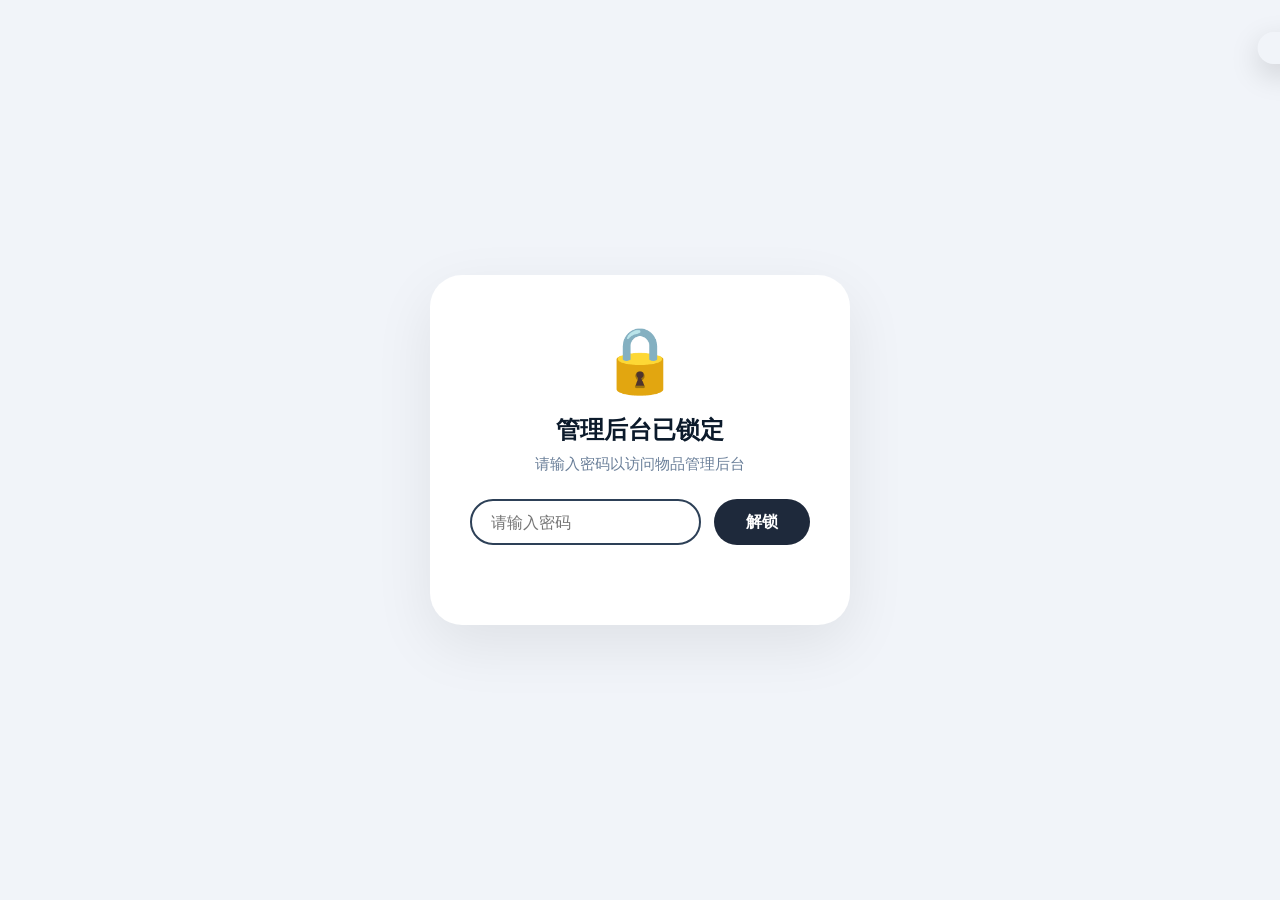
==== commit d6dd51b0: "Update admin.html" ====
--- a/admin.html
+++ b/admin.html
@@ -15,10 +15,18 @@
         body {
             background: #f1f4f9;
             min-height: 100vh;
+            padding: 2rem 1.5rem;
+            transition: all 0.2s;
+        }
+
+        body.locked {
             display: flex;
             justify-content: center;
             align-items: center;
-            padding: 2rem 1.5rem;
+        }
+
+        body.unlocked {
+            display: block;
         }
 
         /* ===== 密码锁页面 ===== */
@@ -30,6 +38,11 @@
             width: 100%;
             box-shadow: 0 20px 60px rgba(0,0,0,0.08);
             text-align: center;
+            display: none;
+        }
+
+        body.locked .lock-screen {
+            display: block;
         }
 
         .lock-screen .lock-icon {
@@ -93,7 +106,7 @@
             background: #2d3b52;
         }
 
-        /* ===== 后台管理页面（原样式） ===== */
+        /* ===== 后台管理页面 ===== */
         .app-admin {
             max-width: 1200px;
             margin: 0 auto;
@@ -101,7 +114,7 @@
             display: none;
         }
 
-        .app-admin.visible {
+        body.unlocked .app-admin {
             display: block;
         }
 
@@ -349,6 +362,10 @@
             color: #2d4057;
             margin-bottom: 0.3rem;
             font-size: 0.9rem;
+        }
+
+        .form-group label .required {
+            color: #d32f2f;
         }
 
         .form-group input,
@@ -497,11 +514,46 @@
         }
         .empty-state .big-emoji { font-size: 3.5rem; }
 
-        /* ===== 修改密码模态框 ===== */
         .password-hint {
             font-size: 0.8rem;
             color: #6a7f99;
             margin-top: 0.3rem;
+        }
+
+        /* Toast 通知 */
+        .toast {
+            position: fixed;
+            top: 2rem;
+            right: 2rem;
+            padding: 1rem 1.5rem;
+            border-radius: 16px;
+            color: white;
+            font-weight: 500;
+            box-shadow: 0 10px 30px rgba(0,0,0,0.15);
+            z-index: 9999;
+            transform: translateX(120%);
+            transition: transform 0.4s cubic-bezier(0.18, 0.89, 0.32, 1.2);
+            max-width: 400px;
+        }
+
+        .toast.show {
+            transform: translateX(0);
+        }
+
+        .toast.success {
+            background: #0f7b4b;
+        }
+
+        .toast.error {
+            background: #b91c3a;
+        }
+
+        .toast.warning {
+            background: #e65100;
+        }
+
+        .toast.info {
+            background: #1e293b;
         }
 
         @media (max-width: 600px) {
@@ -514,10 +566,16 @@
             .lock-screen { padding: 2rem 1.5rem; }
             .lock-screen .input-group { flex-direction: column; }
             .lock-screen .input-group .btn-unlock { width: 100%; }
+            .toast {
+                top: 1rem;
+                right: 1rem;
+                left: 1rem;
+                max-width: none;
+            }
         }
     </style>
 </head>
-<body>
+<body class="locked">
     <!-- ===== 密码锁页面 ===== -->
     <div class="lock-screen" id="lockScreen">
         <div class="lock-icon">🔒</div>
@@ -576,12 +634,12 @@
                 <input type="hidden" id="editId" value="">
 
                 <div class="form-group">
-                    <label>物品名称 *</label>
+                    <label>物品名称 <span class="required">*</span></label>
                     <input type="text" id="fName" placeholder="例如：复古蓝牙音箱" required>
                 </div>
 
                 <div class="form-group">
-                    <label>物品图片 *</label>
+                    <label>物品图片 <span class="required">*</span></label>
                     <div class="image-upload-area">
                         <div id="imagePreviewContainer">
                             <img id="imagePreview" class="image-preview" style="display:none;" alt="预览">
@@ -601,15 +659,15 @@
 
                 <div class="form-row-3">
                     <div class="form-group">
-                        <label>分类 *</label>
+                        <label>分类 <span class="required">*</span></label>
                         <input type="text" id="fCategory" placeholder="数码音频" required>
                     </div>
                     <div class="form-group">
-                        <label>价格 (¥) *</label>
+                        <label>价格 (¥) <span class="required">*</span></label>
                         <input type="number" id="fPrice" placeholder="299.00" step="0.01" min="0" required>
                     </div>
                     <div class="form-group">
-                        <label>状态 *</label>
+                        <label>状态 <span class="required">*</span></label>
                         <input type="text" id="fStatus" placeholder="现货 / 新品" required>
                     </div>
                 </div>
@@ -620,7 +678,7 @@
                 </div>
 
                 <div class="form-group">
-                    <label>详细描述 *</label>
+                    <label>详细描述 <span class="required">*</span></label>
                     <textarea id="fDescription" placeholder="物品的详细介绍……" required></textarea>
                 </div>
 
@@ -644,15 +702,15 @@
             <h2>🔑 修改管理密码</h2>
             <form id="changePwdForm">
                 <div class="form-group">
-                    <label>当前密码 *</label>
+                    <label>当前密码 <span class="required">*</span></label>
                     <input type="password" id="oldPassword" placeholder="请输入当前密码" required>
                 </div>
                 <div class="form-group">
-                    <label>新密码 *</label>
+                    <label>新密码 <span class="required">*</span></label>
                     <input type="password" id="newPassword" placeholder="请输入新密码（至少4位）" required minlength="4">
                 </div>
                 <div class="form-group" style="margin-bottom:0;">
-                    <label>确认新密码 *</label>
+                    <label>确认新密码 <span class="required">*</span></label>
                     <input type="password" id="confirmPassword" placeholder="请再次输入新密码" required minlength="4">
                 </div>
                 <div class="modal-actions">
@@ -663,8 +721,29 @@
         </div>
     </div>
 
+    <!-- ===== Toast 通知 ===== -->
+    <div class="toast" id="toast"></div>
+
     <script>
         (function() {
+            'use strict';
+
+            // ===== Toast 通知系统 =====
+            function showToast(message, type) {
+                type = type || 'info';
+                var toast = document.getElementById('toast');
+                toast.textContent = message;
+                toast.className = 'toast ' + type;
+                // 触发重排以重新启动动画
+                void toast.offsetWidth;
+                toast.classList.add('show');
+                clearTimeout(toast._timeout);
+                toast._timeout = setTimeout(function() {
+                    toast.classList.remove('show');
+                }, 3000);
+            }
+            window.showToast = showToast;
+
             // ===== 密码管理 =====
             var PASSWORD_KEY = 'admin_password';
             var DEFAULT_PASSWORD = 'admin123';
@@ -682,9 +761,27 @@
             var lockScreen = document.getElementById('lockScreen');
             var adminPanel = document.getElementById('adminPanel');
             var errorMsg = document.getElementById('errorMsg');
+            var body = document.body;
+
+            // 模态框打开计数器，用于正确管理 body overflow
+            var modalOpenCount = 0;
+
+            function incrementModalCount() {
+                modalOpenCount++;
+                if (modalOpenCount === 1) {
+                    body.style.overflow = 'hidden';
+                }
+            }
+
+            function decrementModalCount() {
+                modalOpenCount--;
+                if (modalOpenCount < 0) modalOpenCount = 0;
+                if (modalOpenCount === 0) {
+                    body.style.overflow = '';
+                }
+            }
 
             function checkAuth() {
-                // 如果 sessionStorage 中有认证标记，直接进入
                 if (sessionStorage.getItem('admin_authenticated') === 'true') {
                     unlockPanel();
                     return true;
@@ -705,13 +802,13 @@
                     errorMsg.textContent = '❌ 密码错误，请重试';
                     input.value = '';
                     input.focus();
+                    showToast('密码错误，请重试', 'error');
                 }
             }
             window.verifyPassword = verifyPassword;
 
             function unlockPanel() {
-                lockScreen.style.display = 'none';
-                adminPanel.classList.add('visible');
+                body.className = 'unlocked';
                 // 加载数据
                 loadData();
                 renderTable();
@@ -719,11 +816,17 @@
 
             function lockScreen() {
                 sessionStorage.removeItem('admin_authenticated');
-                adminPanel.classList.remove('visible');
-                lockScreen.style.display = 'block';
+                body.className = 'locked';
                 document.getElementById('passwordInput').value = '';
                 errorMsg.textContent = '';
                 document.getElementById('passwordInput').focus();
+                // 关闭所有可能打开的模态框
+                document.querySelectorAll('.modal-overlay.active').forEach(function(modal) {
+                    modal.classList.remove('active');
+                });
+                modalOpenCount = 0;
+                body.style.overflow = '';
+                showToast('已锁定后台', 'info');
             }
             window.lockScreen = lockScreen;
 
@@ -737,20 +840,20 @@
             // ===== 修改密码 =====
             document.getElementById('changePwdBtn').addEventListener('click', function() {
                 document.getElementById('changePwdModal').classList.add('active');
+                incrementModalCount();
                 document.getElementById('oldPassword').value = '';
                 document.getElementById('newPassword').value = '';
                 document.getElementById('confirmPassword').value = '';
-                document.body.style.overflow = 'hidden';
             });
 
             document.getElementById('changePwdCloseBtn').addEventListener('click', function() {
                 document.getElementById('changePwdModal').classList.remove('active');
-                document.body.style.overflow = '';
+                decrementModalCount();
             });
 
             document.getElementById('changePwdCancelBtn').addEventListener('click', function() {
                 document.getElementById('changePwdModal').classList.remove('active');
-                document.body.style.overflow = '';
+                decrementModalCount();
             });
 
             document.getElementById('changePwdForm').addEventListener('submit', function(e) {
@@ -762,31 +865,36 @@
                 var currentPwd = getPassword();
 
                 if (oldPwd !== currentPwd) {
-                    alert('❌ 当前密码错误');
+                    showToast('❌ 当前密码错误', 'error');
                     return;
                 }
 
                 if (newPwd.length < 4) {
-                    alert('❌ 新密码至少需要4位字符');
+                    showToast('❌ 新密码至少需要4位字符', 'error');
                     return;
                 }
 
+                if (newPwd === oldPwd) {
+                    showToast('❌ 新密码不能与旧密码相同', 'error');
+                    return;
+                }
+
                 if (newPwd !== confirmPwd) {
-                    alert('❌ 两次输入的密码不一致');
+                    showToast('❌ 两次输入的密码不一致', 'error');
                     return;
                 }
 
                 setPassword(newPwd);
-                alert('✅ 密码修改成功！');
+                showToast('✅ 密码修改成功！', 'success');
                 document.getElementById('changePwdModal').classList.remove('active');
-                document.body.style.overflow = '';
+                decrementModalCount();
             });
 
             // ===== 点击模态框外部关闭 =====
             document.getElementById('changePwdModal').addEventListener('click', function(e) {
                 if (e.target === this) {
                     this.classList.remove('active');
-                    document.body.style.overflow = '';
+                    decrementModalCount();
                 }
             });
 
@@ -794,13 +902,31 @@
             var STORAGE_KEY = 'itemDisplayData';
             var items = [];
 
+            // 使用更兼容的 SVG 占位图（Base64 编码）
+            function getDefaultImage(emoji, bgColor) {
+                bgColor = bgColor || '#f3efe6';
+                // 使用 canvas 生成更兼容的图片
+                var canvas = document.createElement('canvas');
+                canvas.width = 200;
+                canvas.height = 200;
+                var ctx = canvas.getContext('2d');
+                ctx.fillStyle = bgColor;
+                ctx.fillRect(0, 0, 200, 200);
+                ctx.font = '80px sans-serif';
+                ctx.textAlign = 'center';
+                ctx.textBaseline = 'middle';
+                ctx.fillStyle = '#2d4057';
+                ctx.fillText(emoji, 100, 105);
+                return canvas.toDataURL('image/png');
+            }
+
             var defaultItems = [
-                { id: 1, name: '复古蓝牙音箱', price: 299.00, image: 'data:image/svg+xml,%3Csvg xmlns="http://www.w3.org/2000/svg" width="200" height="200" viewBox="0 0 200 200"%3E%3Crect width="200" height="200" fill="%23f3efe6"/%3E%3Ctext x="50%25" y="55%25" font-size="80" text-anchor="middle" dy=".3em"%3E📻%3C/text%3E%3C/svg%3E', category: '数码音频', status: '现货', tags: '无线, 便携', description: '经典木质外壳，支持蓝牙5.3和AUX输入。续航长达12小时，低音饱满，适合室内外聚会。', bgColor: '#f3efe6' },
-                { id: 2, name: '陶瓷手作茶杯', price: 128.00, image: 'data:image/svg+xml,%3Csvg xmlns="http://www.w3.org/2000/svg" width="200" height="200" viewBox="0 0 200 200"%3E%3Crect width="200" height="200" fill="%23f4f0ea"/%3E%3Ctext x="50%25" y="55%25" font-size="80" text-anchor="middle" dy=".3em"%3E🍵%3C/text%3E%3C/svg%3E', category: '家居器具', status: '手工制作', tags: '釉下彩, 轻量', description: '匠人手工拉坯，高温烧制。釉面温润，容量约280ml。', bgColor: '#f4f0ea' },
-                { id: 3, name: '极简双肩包', price: 459.00, image: 'data:image/svg+xml,%3Csvg xmlns="http://www.w3.org/2000/svg" width="200" height="200" viewBox="0 0 200 200"%3E%3Crect width="200" height="200" fill="%23e8edf2"/%3E%3Ctext x="50%25" y="55%25" font-size="80" text-anchor="middle" dy=".3em"%3E🎒%3C/text%3E%3C/svg%3E', category: '出行包袋', status: '热卖中', tags: '防水, 大容量', description: '16L 防泼水尼龙面料，内置笔记本隔层（最大15寸）。', bgColor: '#e8edf2' },
-                { id: 4, name: '智能手环 8', price: 699.00, image: 'data:image/svg+xml,%3Csvg xmlns="http://www.w3.org/2000/svg" width="200" height="200" viewBox="0 0 200 200"%3E%3Crect width="200" height="200" fill="%23e2e8f0"/%3E%3Ctext x="50%25" y="55%25" font-size="80" text-anchor="middle" dy=".3em"%3E⌚%3C/text%3E%3C/svg%3E', category: '穿戴健康', status: '新品', tags: '心率, 血氧', description: '1.62英寸AMOLED屏幕，支持全天心率、血氧、睡眠监测。', bgColor: '#e2e8f0' },
-                { id: 5, name: '植鞣革卡包', price: 188.00, image: 'data:image/svg+xml,%3Csvg xmlns="http://www.w3.org/2000/svg" width="200" height="200" viewBox="0 0 200 200"%3E%3Crect width="200" height="200" fill="%23efe8df"/%3E%3Ctext x="50%25" y="55%25" font-size="80" text-anchor="middle" dy=".3em"%3E👛%3C/text%3E%3C/svg%3E', category: '皮具配饰', status: '限量', tags: '手工缝制, 原色', description: '意大利进口植鞣牛皮，手工裁切缝制。可容纳6张卡。', bgColor: '#efe8df' },
-                { id: 6, name: '桌面氛围灯', price: 89.00, image: 'data:image/svg+xml,%3Csvg xmlns="http://www.w3.org/2000/svg" width="200" height="200" viewBox="0 0 200 200"%3E%3Crect width="200" height="200" fill="%23eef0f5"/%3E%3Ctext x="50%25" y="55%25" font-size="80" text-anchor="middle" dy=".3em"%3E💡%3C/text%3E%3C/svg%3E', category: '照明装饰', status: '现货', tags: '三色温, 触摸', description: '柔光玻璃灯罩，触摸调光（三档色温）。', bgColor: '#eef0f5' }
+                { id: 1, name: '复古蓝牙音箱', price: 299.00, image: getDefaultImage('📻', '#f3efe6'), category: '数码音频', status: '现货', tags: '无线, 便携', description: '经典木质外壳，支持蓝牙5.3和AUX输入。续航长达12小时，低音饱满，适合室内外聚会。', bgColor: '#f3efe6' },
+                { id: 2, name: '陶瓷手作茶杯', price: 128.00, image: getDefaultImage('🍵', '#f4f0ea'), category: '家居器具', status: '手工制作', tags: '釉下彩, 轻量', description: '匠人手工拉坯，高温烧制。釉面温润，容量约280ml。', bgColor: '#f4f0ea' },
+                { id: 3, name: '极简双肩包', price: 459.00, image: getDefaultImage('🎒', '#e8edf2'), category: '出行包袋', status: '热卖中', tags: '防水, 大容量', description: '16L 防泼水尼龙面料，内置笔记本隔层（最大15寸）。', bgColor: '#e8edf2' },
+                { id: 4, name: '智能手环 8', price: 699.00, image: getDefaultImage('⌚', '#e2e8f0'), category: '穿戴健康', status: '新品', tags: '心率, 血氧', description: '1.62英寸AMOLED屏幕，支持全天心率、血氧、睡眠监测。', bgColor: '#e2e8f0' },
+                { id: 5, name: '植鞣革卡包', price: 188.00, image: getDefaultImage('👛', '#efe8df'), category: '皮具配饰', status: '限量', tags: '手工缝制, 原色', description: '意大利进口植鞣牛皮，手工裁切缝制。可容纳6张卡。', bgColor: '#efe8df' },
+                { id: 6, name: '桌面氛围灯', price: 89.00, image: getDefaultImage('💡', '#eef0f5'), category: '照明装饰', status: '现货', tags: '三色温, 触摸', description: '柔光玻璃灯罩，触摸调光（三档色温）。', bgColor: '#eef0f5' }
             ];
 
             function loadData() {
@@ -809,12 +935,28 @@
                     try {
                         var parsed = JSON.parse(stored);
                         if (Array.isArray(parsed) && parsed.length) {
-                            items = parsed;
+                            // 确保每个 item 都有必要的字段
+                            items = parsed.map(function(item) {
+                                // 兼容旧数据：如果 image 是 URL 编码的 SVG，重新生成
+                                if (item.image && typeof item.image === 'string' && item.image.includes('%3Csvg')) {
+                                    // 尝试从 name 提取 emoji，或使用默认
+                                    var emoji = '📦';
+                                    var match = item.name.match(/[\u{1F000}-\u{1FFFF}]|[\u2600-\u27BF]|[\u{2700}-\u{27BF}]/u);
+                                    if (match) emoji = match[0];
+                                    item.image = getDefaultImage(emoji, item.bgColor || '#f0f4fa');
+                                }
+                                return item;
+                            });
                             return;
                         }
-                    } catch (e) { /* 忽略 */ }
-                }
-                items = JSON.parse(JSON.stringify(defaultItems));
+                    } catch (e) {
+                        console.warn('数据解析失败，使用默认数据', e);
+                    }
+                }
+                // 深拷贝默认数据
+                items = defaultItems.map(function(item) {
+                    return JSON.parse(JSON.stringify(item));
+                });
                 saveData();
             }
 
@@ -824,6 +966,12 @@
 
             function formatPrice(price) {
                 return '¥' + Number(price).toFixed(2);
+            }
+
+            function parseTags(tagsStr) {
+                if (!tagsStr) return [];
+                // 支持中英文逗号、中文顿号分割
+                return tagsStr.split(/[,，、\s]+/).map(function(s) { return s.trim(); }).filter(Boolean);
             }
 
             function renderTable() {
@@ -839,22 +987,22 @@
                 var statusSet = new Set();
                 items.forEach(function(item) {
                     statusSet.add(item.status);
-                    var tagsArr = item.tags ? item.tags.split(',').map(function(s) { return s.trim(); }).filter(Boolean) : [];
-                    var tagsHtml = tagsArr.length ? tagsArr.map(function(t) { return '<span class="tag">' + t + '</span>'; }).join('') : '<span style="color:#a0b3c9;">—</span>';
+                    var tagsArr = parseTags(item.tags);
+                    var tagsHtml = tagsArr.length ? tagsArr.map(function(t) { return '<span class="tag">' + escapeHtml(t) + '</span>'; }).join('') : '<span style="color:#a0b3c9;">—</span>';
 
                     var imageHtml = '';
                     if (item.image && item.image.startsWith('data:image')) {
-                        imageHtml = '<img src="' + item.image + '" class="item-image" alt="' + item.name + '">';
+                        imageHtml = '<img src="' + item.image + '" class="item-image" alt="' + escapeHtml(item.name) + '">';
                     } else {
                         imageHtml = '<div class="item-image-placeholder">🖼️</div>';
                     }
 
                     html += '<tr>' +
                         '<td>' + imageHtml + '</td>' +
-                        '<td><strong>' + item.name + '</strong></td>' +
-                        '<td>' + (item.category || '未分类') + '</td>' +
+                        '<td><strong>' + escapeHtml(item.name) + '</strong></td>' +
+                        '<td>' + escapeHtml(item.category || '未分类') + '</td>' +
                         '<td><span class="price-tag">' + formatPrice(item.price || 0) + '</span></td>' +
-                        '<td><span class="tag" style="background:#e2eaf3;">' + (item.status || '未知') + '</span></td>' +
+                        '<td><span class="tag" style="background:#e2eaf3;">' + escapeHtml(item.status || '未知') + '</span></td>' +
                         '<td><div class="tag-group">' + tagsHtml + '</div></td>' +
                         '<td style="text-align:right;">' +
                             '<div class="actions-cell" style="justify-content:flex-end;">' +
@@ -869,14 +1017,15 @@
                 document.getElementById('totalCount').textContent = items.length;
                 document.getElementById('statusCount').textContent = statusSet.size;
 
-                document.querySelectorAll('.edit-btn').forEach(function(btn) {
+                // 事件绑定
+                tbody.querySelectorAll('.edit-btn').forEach(function(btn) {
                     btn.addEventListener('click', function() {
                         var id = parseInt(btn.dataset.id);
                         openEditForm(id);
                     });
                 });
 
-                document.querySelectorAll('.delete-btn').forEach(function(btn) {
+                tbody.querySelectorAll('.delete-btn').forEach(function(btn) {
                     btn.addEventListener('click', function() {
                         var id = parseInt(btn.dataset.id);
                         if (confirm('确定要删除这个物品吗？')) {
@@ -886,10 +1035,19 @@
                 });
             }
 
+            // 简单的防 XSS 转义
+            function escapeHtml(text) {
+                if (!text) return '';
+                var div = document.createElement('div');
+                div.textContent = text;
+                return div.innerHTML;
+            }
+
             function deleteItem(id) {
                 items = items.filter(function(item) { return item.id !== id; });
                 saveData();
                 renderTable();
+                showToast('已删除物品', 'success');
             }
 
             function getNextId() {
@@ -906,6 +1064,9 @@
                     var reader = new FileReader();
                     reader.onload = function(e) {
                         resolve(e.target.result);
+                    };
+                    reader.onerror = function() {
+                        resolve(null);
                     };
                     reader.readAsDataURL(file);
                 });
@@ -936,7 +1097,10 @@
 
                 if (isEdit) {
                     var item = items.find(function(i) { return i.id === id; });
-                    if (!item) return;
+                    if (!item) {
+                        showToast('物品不存在', 'error');
+                        return;
+                    }
                     document.getElementById('formTitle').textContent = '编辑物品';
                     document.getElementById('fName').value = item.name || '';
                     document.getElementById('fCategory').value = item.category || '';
@@ -961,12 +1125,12 @@
                 }
 
                 document.getElementById('formModal').classList.add('active');
-                document.body.style.overflow = 'hidden';
+                incrementModalCount();
             }
 
             function closeFormModal() {
                 document.getElementById('formModal').classList.remove('active');
-                document.body.style.overflow = '';
+                decrementModalCount();
             }
 
             async function handleFormSubmit(e) {
@@ -982,19 +1146,45 @@
                 var bgColor = document.getElementById('fBgColor').value.trim() || '#f0f4fa';
                 var imageData = document.getElementById('fImageData').value;
 
-                if (!name || !category || isNaN(price) || price < 0 || !status || !description) {
-                    alert('请填写所有带 * 的必填字段，价格必须为有效数字。');
+                // 验证必填字段
+                if (!name) {
+                    showToast('请填写物品名称', 'error');
+                    document.getElementById('fName').focus();
                     return;
                 }
-
-                if (!imageData && !editId) {
-                    alert('请上传物品图片。');
+                if (!category) {
+                    showToast('请填写分类', 'error');
+                    document.getElementById('fCategory').focus();
                     return;
                 }
+                if (isNaN(price) || price < 0) {
+                    showToast('请输入有效的价格', 'error');
+                    document.getElementById('fPrice').focus();
+                    return;
+                }
+                if (!status) {
+                    showToast('请填写状态', 'error');
+                    document.getElementById('fStatus').focus();
+                    return;
+                }
+                if (!description) {
+                    showToast('请填写详细描述', 'error');
+                    document.getElementById('fDescription').focus();
+                    return;
+                }
+
+                // 图片验证：新增时必须上传，编辑时如果图片为空则保持原图
+                if (!editId && !imageData) {
+                    showToast('请上传物品图片', 'error');
+                    return;
+                }
+
+                // 价格四舍五入到两位小数
+                var roundedPrice = Math.round(price * 100) / 100;
 
                 var newItem = {
                     name: name,
-                    price: price,
+                    price: roundedPrice,
                     image: imageData || '',
                     category: category,
                     status: status,
@@ -1006,11 +1196,20 @@
                 if (editId) {
                     var id = parseInt(editId);
                     var index = items.findIndex(function(i) { return i.id === id; });
-                    if (index === -1) return;
+                    if (index === -1) {
+                        showToast('物品不存在', 'error');
+                        return;
+                    }
+                    // 如果编辑时没有新图片，保留原图片
+                    if (!newItem.image) {
+                        newItem.image = items[index].image || '';
+                    }
                     items[index] = Object.assign({}, items[index], newItem);
+                    showToast('✅ 物品已更新', 'success');
                 } else {
                     newItem.id = getNextId();
                     items.push(newItem);
+                    showToast('✅ 物品已添加', 'success');
                 }
 
                 saveData();
@@ -1031,18 +1230,22 @@
                 var file = this.files[0];
                 if (file) {
                     if (file.size > 2 * 1024 * 1024) {
-                        alert('图片大小不能超过2MB，请压缩后上传。');
+                        showToast('图片大小不能超过2MB，请压缩后上传', 'error');
                         this.value = '';
                         return;
                     }
                     var validTypes = ['image/jpeg', 'image/png', 'image/gif', 'image/webp'];
                     if (validTypes.indexOf(file.type) === -1) {
-                        alert('请上传 JPG, PNG, GIF 或 WebP 格式的图片。');
+                        showToast('请上传 JPG, PNG, GIF 或 WebP 格式的图片', 'error');
                         this.value = '';
                         return;
                     }
                     var imageData = await handleImageUpload(file);
-                    updateImagePreview(imageData);
+                    if (imageData) {
+                        updateImagePreview(imageData);
+                    } else {
+                        showToast('图片读取失败，请重试', 'error');
+                    }
                 }
             });
 
@@ -1051,16 +1254,26 @@
                 document.getElementById('fImage').value = '';
             });
 
-            // ===== 检查认证状态 =====
+            // ===== 初始化 =====
             if (!checkAuth()) {
-                lockScreen.style.display = 'block';
-                adminPanel.classList.remove('visible');
+                body.className = 'locked';
                 document.getElementById('passwordInput').focus();
             }
 
-            console.log('后台管理已启动');
+            console.log('✅ 后台管理已启动（修复版）');
             console.log('默认密码: admin123');
             console.log('💡 建议首次登录后修改密码');
+
+            // ===== 快捷键：Ctrl+Shift+L 快速锁定 =====
+            document.addEventListener('keydown', function(e) {
+                if (e.ctrlKey && e.shiftKey && (e.key === 'L' || e.key === 'l')) {
+                    e.preventDefault();
+                    if (body.classList.contains('unlocked')) {
+                        lockScreen();
+                    }
+                }
+            });
+
         })();
     </script>
 </body>
